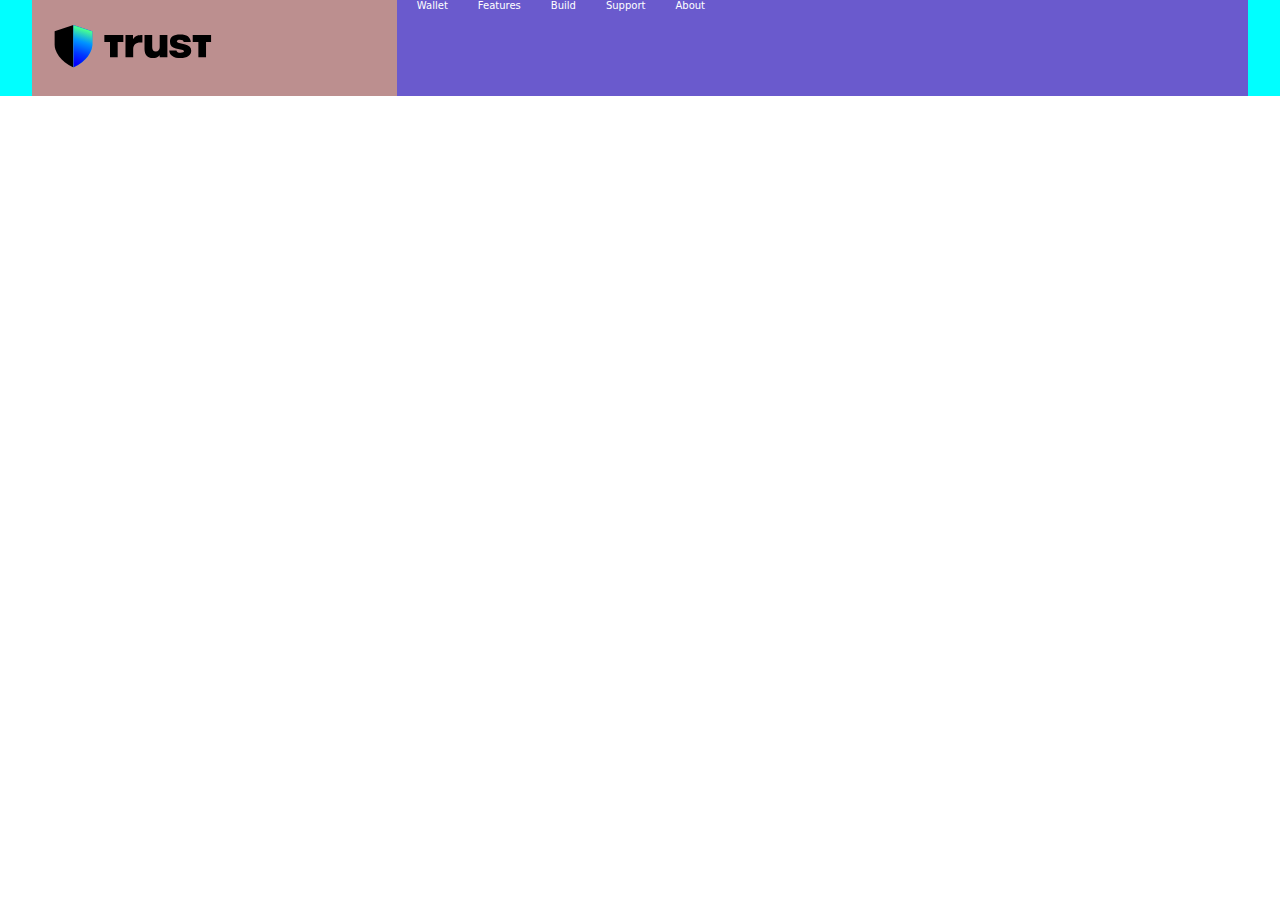
==== index.html @ 5f2d6ed6 "New" ====
<!DOCTYPE html>
<html lang="en">
<head>
    <meta charset="UTF-8">
    <meta name="viewport" content="width=device-width, initial-scale=1.0">
    <title>Trust Wallet</title>
    <link 
    rel="stylesheet" href="style.css">
</head>
<body>
    <header>
        <nav>
            <div class="svgcon">
            <svg 
        width="293" height="80" viewBox="0 0 293 80" fill="none" class="h-auto w-[160px]">
            <g clip-path="url(#clip0_1578_140118undefined)"><path d="M133.461 18.6951H147.398V26.5015C151.964 19.4857 157.219 18.6951 164.911 18.6951V32.4906H161.408C152.19 32.4906 147.778 36.8281 147.778 45.4202V60.0842H133.461V18.6951Z" style="fill:currentColor" class="default-transition text-trustBlue [transition-property:color] dark:text-trustGreen"></path><path d="M211.41 60.0842H197.097V56.1385C193.971 59.7655 189.711 61.3419 184.459 61.3419C174.485 61.3419 168.846 55.4281 168.846 44.5517V18.6951H183.16V41.3236C183.16 46.4443 185.673 49.4389 189.935 49.4389C194.197 49.4389 197.094 46.5198 197.094 41.5571V18.6951H211.408V60.0842H211.41Z" style="fill:currentColor" class="default-transition text-trustBlue [transition-property:color] dark:text-trustGreen"></path><path d="M214.908 47.3054H228.314C228.925 50.3 230.981 51.5601 235.926 51.5601C239.964 51.5601 242.324 50.6162 242.324 48.8817C242.324 47.5389 241.181 46.6705 237.911 45.9626L227.098 43.5177C219.863 41.866 216.207 37.6867 216.207 30.9823C216.207 22.1493 222.678 17.5784 235.243 17.5784C247.807 17.5784 253.974 22.0326 255.044 31.5759H241.721C241.495 29.0556 238.901 27.5133 234.639 27.5133C231.214 27.5133 229.01 28.6153 229.01 30.2744C229.01 31.6926 230.453 32.7946 233.352 33.5098L244.696 36.2709C252.157 38.0808 255.74 41.8684 255.74 48.0157C255.74 56.5324 248.352 61.5778 235.795 61.5778C223.237 61.5778 214.93 56.1383 214.93 47.3054H214.915H214.908Z" style="fill:currentColor" class="default-transition text-trustBlue [transition-property:color] dark:text-trustGreen"></path><path d="M293.858 31.5687V18.6951H258.526V31.576H269.069V60.0842H283.31V31.5687H293.858Z" style="fill:currentColor" class="default-transition text-trustBlue [transition-property:color] dark:text-trustGreen"></path><path d="M129.476 31.5687V18.6951H94.1469V31.576H104.69V60.0842H118.933V31.5687H129.476Z" style="fill:currentColor" class="default-transition text-trustBlue [transition-property:color] dark:text-trustGreen"></path><path d="M1.47009 11.4213L36.6098 0V79.0661C11.5096 68.523 1.47009 48.3173 1.47009 36.8985V11.4213Z" style="fill:currentColor" class="default-transition text-trustBlue [transition-property:color] dark:text-trustGreen"></path><path d="M71.7523 11.4213L36.6127 0V79.0661C61.7128 68.523 71.7523 48.3173 71.7523 36.8985V11.4213Z" fill="url(#paint0_linear_1578_140118undefined)" class="default-transition opacity-0 [transition-property:opacity] dark:opacity-100"></path><path d="M71.7523 11.4213L36.6127 0V79.0661C61.7128 68.523 71.7523 48.3173 71.7523 36.8985V11.4213Z" fill="url(#paint0_linear_1578_102342undefined)" class="default-transition opacity-100 [transition-property:opacity] dark:opacity-0"></path></g><defs><linearGradient id="paint0_linear_1578_140118undefined" x1="35.1288" y1="89.0035" x2="63.8924" y2="-15.0289" gradientUnits="userSpaceOnUse"><stop offset="0.26" stop-color="#48FF91"></stop><stop offset="0.66" stop-color="#0094FF"></stop><stop offset="0.8" stop-color="#0038FF"></stop><stop offset="0.89" stop-color="#0500FF"></stop></linearGradient><linearGradient id="paint0_linear_1578_102342undefined" x1="61.762" y1="-4.56968" x2="35.2193" y2="78.953" gradientUnits="userSpaceOnUse"><stop offset="0.02" stop-color="#0000FF"></stop><stop offset="0.08" stop-color="#0094FF"></stop><stop offset="0.16" stop-color="#48FF91"></stop><stop offset="0.42" stop-color="#0094FF"></stop><stop offset="0.68" stop-color="#0038FF"></stop><stop offset="0.9" stop-color="#0500FF"></stop></linearGradient><clipPath id="clip0_1578_140118undefined"><rect width="291.936" height="79.0661" fill="white" transform="translate(0.814331)"></rect></clipPath></defs>
            </svg>
            </div>

            <div class="nav-links">
                <ul class="list">
                <li>Wallet</li>
                <li>Features</li>
                <li>Build</li>
                <li>Support</li>
                <li>About</li>
            </ul>




            </div>
        </nav>
        
    </header>
    
</body>
</html>
---- style.css ----
*{
    border: 0;
    padding: 0;
    margin: 0;

    font-family: ui-sans-serif, system-ui, -apple-system, BlinkMacSystemFont, Segoe UI, Roboto, Helvetica Neue, Arial, Noto Sans, sans-serif, Apple Color Emoji, Segoe UI Emoji, Segoe UI Symbol, Noto Color Emoji;
}

header{
    background-color: aqua;
    width: 100%;
    height: 6em;
    display: flex;
    flex-wrap: wrap;
    justify-content: center;



    nav{
        height: 100%;
        width: 95%;
        display: flex;
        align-items: center;
        background-color: green;

        .svgcon{

            height: 100%;
            width: 30%;
            background-color: rosybrown;
            align-content: center;

            svg{
                height:43px;
                margin-left: -2.9em;
            }
        }
        
        .nav-links{
            width: 70%;
            display: flex;
            align-items: center;
            background: slateblue;
            height: 100%;
            list-style: none;
            display: inline;

            .list{
                display: flex;
                list-style: none;
                padding: 0;
                margin: 0;
                gap: 10px;
            li{
                list-style: none;
                margin-left: 2em;
                font-size: 10px;
                color: white;
            }
        }
        }
        

    }


}
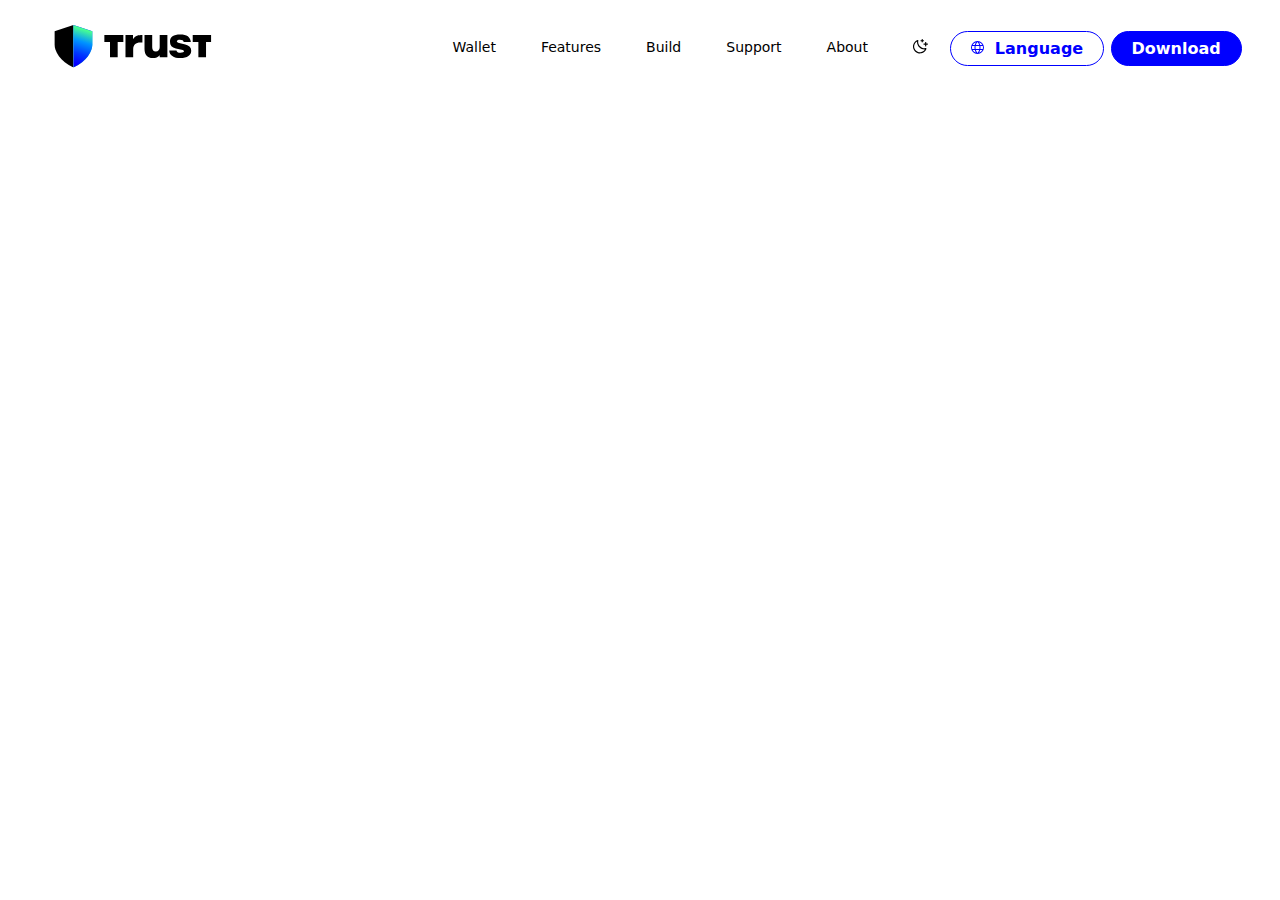
==== commit e2f5c5f7: "New Commit" ====
--- a/index.html
+++ b/index.html
@@ -12,20 +12,33 @@
         <nav>
             <div class="svgcon">
             <svg 
-        width="293" height="80" viewBox="0 0 293 80" fill="none" class="h-auto w-[160px]">
-            <g clip-path="url(#clip0_1578_140118undefined)"><path d="M133.461 18.6951H147.398V26.5015C151.964 19.4857 157.219 18.6951 164.911 18.6951V32.4906H161.408C152.19 32.4906 147.778 36.8281 147.778 45.4202V60.0842H133.461V18.6951Z" style="fill:currentColor" class="default-transition text-trustBlue [transition-property:color] dark:text-trustGreen"></path><path d="M211.41 60.0842H197.097V56.1385C193.971 59.7655 189.711 61.3419 184.459 61.3419C174.485 61.3419 168.846 55.4281 168.846 44.5517V18.6951H183.16V41.3236C183.16 46.4443 185.673 49.4389 189.935 49.4389C194.197 49.4389 197.094 46.5198 197.094 41.5571V18.6951H211.408V60.0842H211.41Z" style="fill:currentColor" class="default-transition text-trustBlue [transition-property:color] dark:text-trustGreen"></path><path d="M214.908 47.3054H228.314C228.925 50.3 230.981 51.5601 235.926 51.5601C239.964 51.5601 242.324 50.6162 242.324 48.8817C242.324 47.5389 241.181 46.6705 237.911 45.9626L227.098 43.5177C219.863 41.866 216.207 37.6867 216.207 30.9823C216.207 22.1493 222.678 17.5784 235.243 17.5784C247.807 17.5784 253.974 22.0326 255.044 31.5759H241.721C241.495 29.0556 238.901 27.5133 234.639 27.5133C231.214 27.5133 229.01 28.6153 229.01 30.2744C229.01 31.6926 230.453 32.7946 233.352 33.5098L244.696 36.2709C252.157 38.0808 255.74 41.8684 255.74 48.0157C255.74 56.5324 248.352 61.5778 235.795 61.5778C223.237 61.5778 214.93 56.1383 214.93 47.3054H214.915H214.908Z" style="fill:currentColor" class="default-transition text-trustBlue [transition-property:color] dark:text-trustGreen"></path><path d="M293.858 31.5687V18.6951H258.526V31.576H269.069V60.0842H283.31V31.5687H293.858Z" style="fill:currentColor" class="default-transition text-trustBlue [transition-property:color] dark:text-trustGreen"></path><path d="M129.476 31.5687V18.6951H94.1469V31.576H104.69V60.0842H118.933V31.5687H129.476Z" style="fill:currentColor" class="default-transition text-trustBlue [transition-property:color] dark:text-trustGreen"></path><path d="M1.47009 11.4213L36.6098 0V79.0661C11.5096 68.523 1.47009 48.3173 1.47009 36.8985V11.4213Z" style="fill:currentColor" class="default-transition text-trustBlue [transition-property:color] dark:text-trustGreen"></path><path d="M71.7523 11.4213L36.6127 0V79.0661C61.7128 68.523 71.7523 48.3173 71.7523 36.8985V11.4213Z" fill="url(#paint0_linear_1578_140118undefined)" class="default-transition opacity-0 [transition-property:opacity] dark:opacity-100"></path><path d="M71.7523 11.4213L36.6127 0V79.0661C61.7128 68.523 71.7523 48.3173 71.7523 36.8985V11.4213Z" fill="url(#paint0_linear_1578_102342undefined)" class="default-transition opacity-100 [transition-property:opacity] dark:opacity-0"></path></g><defs><linearGradient id="paint0_linear_1578_140118undefined" x1="35.1288" y1="89.0035" x2="63.8924" y2="-15.0289" gradientUnits="userSpaceOnUse"><stop offset="0.26" stop-color="#48FF91"></stop><stop offset="0.66" stop-color="#0094FF"></stop><stop offset="0.8" stop-color="#0038FF"></stop><stop offset="0.89" stop-color="#0500FF"></stop></linearGradient><linearGradient id="paint0_linear_1578_102342undefined" x1="61.762" y1="-4.56968" x2="35.2193" y2="78.953" gradientUnits="userSpaceOnUse"><stop offset="0.02" stop-color="#0000FF"></stop><stop offset="0.08" stop-color="#0094FF"></stop><stop offset="0.16" stop-color="#48FF91"></stop><stop offset="0.42" stop-color="#0094FF"></stop><stop offset="0.68" stop-color="#0038FF"></stop><stop offset="0.9" stop-color="#0500FF"></stop></linearGradient><clipPath id="clip0_1578_140118undefined"><rect width="291.936" height="79.0661" fill="white" transform="translate(0.814331)"></rect></clipPath></defs>
+            width="293" height="80" viewBox="0 0 293 80" fill="none" class="h-auto w-[160px]">
+                <g clip-path="url(#clip0_1578_140118undefined)"><path d="M133.461 18.6951H147.398V26.5015C151.964 19.4857 157.219 18.6951 164.911 18.6951V32.4906H161.408C152.19 32.4906 147.778 36.8281 147.778 45.4202V60.0842H133.461V18.6951Z" style="fill:currentColor" class="default-transition text-trustBlue [transition-property:color] dark:text-trustGreen"></path><path d="M211.41 60.0842H197.097V56.1385C193.971 59.7655 189.711 61.3419 184.459 61.3419C174.485 61.3419 168.846 55.4281 168.846 44.5517V18.6951H183.16V41.3236C183.16 46.4443 185.673 49.4389 189.935 49.4389C194.197 49.4389 197.094 46.5198 197.094 41.5571V18.6951H211.408V60.0842H211.41Z" style="fill:currentColor" class="default-transition text-trustBlue [transition-property:color] dark:text-trustGreen"></path><path d="M214.908 47.3054H228.314C228.925 50.3 230.981 51.5601 235.926 51.5601C239.964 51.5601 242.324 50.6162 242.324 48.8817C242.324 47.5389 241.181 46.6705 237.911 45.9626L227.098 43.5177C219.863 41.866 216.207 37.6867 216.207 30.9823C216.207 22.1493 222.678 17.5784 235.243 17.5784C247.807 17.5784 253.974 22.0326 255.044 31.5759H241.721C241.495 29.0556 238.901 27.5133 234.639 27.5133C231.214 27.5133 229.01 28.6153 229.01 30.2744C229.01 31.6926 230.453 32.7946 233.352 33.5098L244.696 36.2709C252.157 38.0808 255.74 41.8684 255.74 48.0157C255.74 56.5324 248.352 61.5778 235.795 61.5778C223.237 61.5778 214.93 56.1383 214.93 47.3054H214.915H214.908Z" style="fill:currentColor" class="default-transition text-trustBlue [transition-property:color] dark:text-trustGreen"></path><path d="M293.858 31.5687V18.6951H258.526V31.576H269.069V60.0842H283.31V31.5687H293.858Z" style="fill:currentColor" class="default-transition text-trustBlue [transition-property:color] dark:text-trustGreen"></path><path d="M129.476 31.5687V18.6951H94.1469V31.576H104.69V60.0842H118.933V31.5687H129.476Z" style="fill:currentColor" class="default-transition text-trustBlue [transition-property:color] dark:text-trustGreen"></path><path d="M1.47009 11.4213L36.6098 0V79.0661C11.5096 68.523 1.47009 48.3173 1.47009 36.8985V11.4213Z" style="fill:currentColor" class="default-transition text-trustBlue [transition-property:color] dark:text-trustGreen"></path><path d="M71.7523 11.4213L36.6127 0V79.0661C61.7128 68.523 71.7523 48.3173 71.7523 36.8985V11.4213Z" fill="url(#paint0_linear_1578_140118undefined)" class="default-transition opacity-0 [transition-property:opacity] dark:opacity-100"></path><path d="M71.7523 11.4213L36.6127 0V79.0661C61.7128 68.523 71.7523 48.3173 71.7523 36.8985V11.4213Z" fill="url(#paint0_linear_1578_102342undefined)" class="default-transition opacity-100 [transition-property:opacity] dark:opacity-0"></path></g><defs><linearGradient id="paint0_linear_1578_140118undefined" x1="35.1288" y1="89.0035" x2="63.8924" y2="-15.0289" gradientUnits="userSpaceOnUse"><stop offset="0.26" stop-color="#48FF91"></stop><stop offset="0.66" stop-color="#0094FF"></stop><stop offset="0.8" stop-color="#0038FF"></stop><stop offset="0.89" stop-color="#0500FF"></stop></linearGradient><linearGradient id="paint0_linear_1578_102342undefined" x1="61.762" y1="-4.56968" x2="35.2193" y2="78.953" gradientUnits="userSpaceOnUse"><stop offset="0.02" stop-color="#0000FF"></stop><stop offset="0.08" stop-color="#0094FF"></stop><stop offset="0.16" stop-color="#48FF91"></stop><stop offset="0.42" stop-color="#0094FF"></stop><stop offset="0.68" stop-color="#0038FF"></stop><stop offset="0.9" stop-color="#0500FF"></stop></linearGradient><clipPath id="clip0_1578_140118undefined"><rect width="291.936" height="79.0661" fill="white" transform="translate(0.814331)"></rect></clipPath></defs>
             </svg>
             </div>
 
             <div class="nav-links">
                 <ul class="list">
-                <li>Wallet</li>
-                <li>Features</li>
-                <li>Build</li>
-                <li>Support</li>
-                <li>About</li>
+                <li><button>Wallet</button></li>
+                <li><button>Features</button></li>
+                <li><button>Build</button></li>
+                <li><button>Support</button></li>
+                <li><button>About</button></li>
+                <li><button>
+                    <svg 
+                    width="1em" height="1em" viewBox="0 0 13 13" fill="none"><path d="M13 4.50148C13 4.63413 12.9473 4.76135 12.8535 4.85515C12.7597 4.94895 12.6325 5.00164 12.4998 5.00164H11.4995V6.00197C11.4995 6.13462 11.4468 6.26184 11.353 6.35564C11.2592 6.44944 11.132 6.50213 10.9993 6.50213C10.8667 6.50213 10.7395 6.44944 10.6457 6.35564C10.5519 6.26184 10.4992 6.13462 10.4992 6.00197V5.00164H9.49885C9.3662 5.00164 9.23898 4.94895 9.14518 4.85515C9.05138 4.76135 8.99869 4.63413 8.99869 4.50148C8.99869 4.36883 9.05138 4.24161 9.14518 4.14781C9.23898 4.05401 9.3662 4.00131 9.49885 4.00131H10.4992V3.00099C10.4992 2.86833 10.5519 2.74111 10.6457 2.64732C10.7395 2.55352 10.8667 2.50082 10.9993 2.50082C11.132 2.50082 11.2592 2.55352 11.353 2.64732C11.4468 2.74111 11.4995 2.86833 11.4995 3.00099V4.00131H12.4998C12.6325 4.00131 12.7597 4.05401 12.8535 4.14781C12.9473 4.24161 13 4.36883 13 4.50148ZM6.99803 2.00066H7.4982V2.50082C7.4982 2.63347 7.55089 2.76069 7.64469 2.85449C7.73849 2.94829 7.86571 3.00099 7.99836 3.00099C8.13101 3.00099 8.25823 2.94829 8.35203 2.85449C8.44583 2.76069 8.49852 2.63347 8.49852 2.50082V2.00066H8.99869C9.13134 2.00066 9.25856 1.94796 9.35236 1.85416C9.44616 1.76036 9.49885 1.63314 9.49885 1.50049C9.49885 1.36784 9.44616 1.24062 9.35236 1.14682C9.25856 1.05302 9.13134 1.00033 8.99869 1.00033H8.49852V0.500164C8.49852 0.367512 8.44583 0.240294 8.35203 0.146495C8.25823 0.0526957 8.13101 0 7.99836 0C7.86571 0 7.73849 0.0526957 7.64469 0.146495C7.55089 0.240294 7.4982 0.367512 7.4982 0.500164V1.00033H6.99803C6.86538 1.00033 6.73816 1.05302 6.64436 1.14682C6.55056 1.24062 6.49787 1.36784 6.49787 1.50049C6.49787 1.63314 6.55056 1.76036 6.64436 1.85416C6.73816 1.94796 6.86538 2.00066 6.99803 2.00066ZM11.5476 8.06515C11.6059 8.13293 11.6449 8.21507 11.6606 8.30303C11.6763 8.39099 11.6682 8.48156 11.6371 8.56531C11.29 9.51181 10.7101 10.3556 9.95093 11.0189C9.19174 11.6822 8.27771 12.1436 7.2932 12.3605C6.30868 12.5774 5.28539 12.5428 4.31777 12.2599C3.35015 11.977 2.46938 11.4549 1.75673 10.7419C1.04408 10.0288 0.522524 9.14774 0.240187 8.17996C-0.0421495 7.21218 -0.0761672 6.18888 0.141274 5.20448C0.358714 4.22009 0.820608 3.30632 1.48433 2.54752C2.14805 1.78871 2.99221 1.20931 3.9389 0.862783C4.02223 0.832266 4.11217 0.824467 4.19951 0.840187C4.28684 0.855906 4.36842 0.894577 4.43588 0.952233C4.50333 1.00989 4.55424 1.08445 4.58336 1.16827C4.61249 1.2521 4.61879 1.34216 4.60162 1.42922C4.42634 2.31637 4.47227 3.23303 4.73533 4.09821C4.99839 4.9634 5.47049 5.75048 6.10992 6.38991C6.74936 7.02935 7.53644 7.50145 8.40162 7.76451C9.26681 8.02757 10.1835 8.07349 11.0706 7.89822C11.1578 7.88118 11.2479 7.88766 11.3318 7.917C11.4156 7.94634 11.4901 7.99747 11.5476 8.06515ZM10.3354 8.99545C10.2235 9.00108 10.1109 9.00421 9.99902 9.00421C8.27489 9.00239 6.62191 8.31658 5.40288 7.09732C4.18385 5.87806 3.49837 4.22495 3.49688 2.50082C3.49688 2.38891 3.49688 2.27637 3.50563 2.16446C2.84016 2.54741 2.27177 3.07842 1.84452 3.71636C1.41728 4.3543 1.14263 5.08204 1.04187 5.84319C0.941107 6.60434 1.01693 7.37848 1.26347 8.10561C1.51001 8.83275 1.92064 9.49337 2.46356 10.0363C3.00647 10.5792 3.66709 10.9898 4.39422 11.2364C5.12136 11.4829 5.89549 11.5587 6.65665 11.458C7.4178 11.3572 8.14554 11.0826 8.78348 10.6553C9.42142 10.2281 9.95243 9.65968 10.3354 8.9942V8.99545Z" style="fill:currentcolor"></path>
+                </svg>
+                </button></li>
             </ul>
+            </div>
 
+            <div class="btns">
+
+                <button class="btn1">
+                    <svg 
+                    fill="none" width="13" height="13" viewBox="0 0 13 13"><path style="fill:currentcolor" d="M6.5 0A6.5 6.5 0 1 0 13 6.5 6.507 6.507 0 0 0 6.5 0ZM4.852 9h3.296c-.335 1.146-.898 2.18-1.648 2.993C5.75 11.18 5.187 10.146 4.852 9Zm-.227-1a9.108 9.108 0 0 1 0-3h3.75a9.108 9.108 0 0 1 0 3h-3.75ZM1 6.5c0-.507.07-1.012.208-1.5h2.404c-.15.994-.15 2.006 0 3H1.208A5.476 5.476 0 0 1 1 6.5ZM8.148 4H4.852c.335-1.146.898-2.18 1.648-2.993C7.25 1.82 7.813 2.854 8.148 4Zm1.24 1h2.404a5.51 5.51 0 0 1 0 3H9.388c.15-.994.15-2.006 0-3Zm2.01-1H9.184a8.9 8.9 0 0 0-1.266-2.813A5.523 5.523 0 0 1 11.398 4ZM5.082 1.187A8.9 8.9 0 0 0 3.816 4H1.602a5.523 5.523 0 0 1 3.48-2.813ZM1.602 9h2.214a8.9 8.9 0 0 0 1.266 2.813A5.523 5.523 0 0 1 1.602 9Zm6.316 2.813A8.9 8.9 0 0 0 9.184 9h2.214a5.521 5.521 0 0 1-3.48 2.813Z"></path>
+                </svg>    Language</button>
+                <button class="btn2">Download</button>
 
 
 
--- a/style.css
+++ b/style.css
@@ -7,7 +7,7 @@
 }
 
 header{
-    background-color: aqua;
+
     width: 100%;
     height: 6em;
     display: flex;
@@ -21,13 +21,13 @@
         width: 95%;
         display: flex;
         align-items: center;
-        background-color: green;
+
 
         .svgcon{
 
             height: 100%;
-            width: 30%;
-            background-color: rosybrown;
+            width: 25%;
+
             align-content: center;
 
             svg{
@@ -37,30 +37,90 @@
         }
         
         .nav-links{
-            width: 70%;
+            width: 50%;
             display: flex;
             align-items: center;
-            background: slateblue;
+
             height: 100%;
             list-style: none;
-            display: inline;
+            display: flex;
+            justify-content:right;
+
+            
 
             .list{
                 display: flex;
                 list-style: none;
                 padding: 0;
-                margin: 0;
-                gap: 10px;
+                margin-right: 1em;
+                gap: 25px;
+
+
+
             li{
                 list-style: none;
                 margin-left: 2em;
                 font-size: 10px;
-                color: white;
+
+
+                button{
+                    background: none;
+                    border: none;
+                    color: black;
+                    font-size: 14px;
+                    cursor: pointer;
+
+                    svg{
+                        height: 15px;
+                        width: 15px;
+                    }
+
+                    
+                }
             }
         }
         }
         
+        .btns{
+            width: 25%;
 
+            height: 100%;
+            display: flex;
+            justify-content: space-evenly;
+            align-items: center;
+
+            .btn1{
+                border: blue 1px solid;
+                border-radius:18px; 
+                background-color: white;
+                padding: 7px 20px 7px 20px;
+                color: blue;
+                font-size: 16px;
+                font-weight: 600;
+
+                svg{
+                    margin-right: 5px;
+                }
+            }
+
+            .btn2{
+                border: blue 1px solid;
+                border-radius:18px; 
+                background-color: blue;
+                padding: 7px 20px 7px 20px;
+                color: white;
+                font-size: 16px;
+                font-weight: 600;
+            }
+
+
+        }
+
+    /* button{
+        padding: 1em 2em 1em 2em;
+        border: none;
+        background-color: blue;
+    } */
     }
 
 
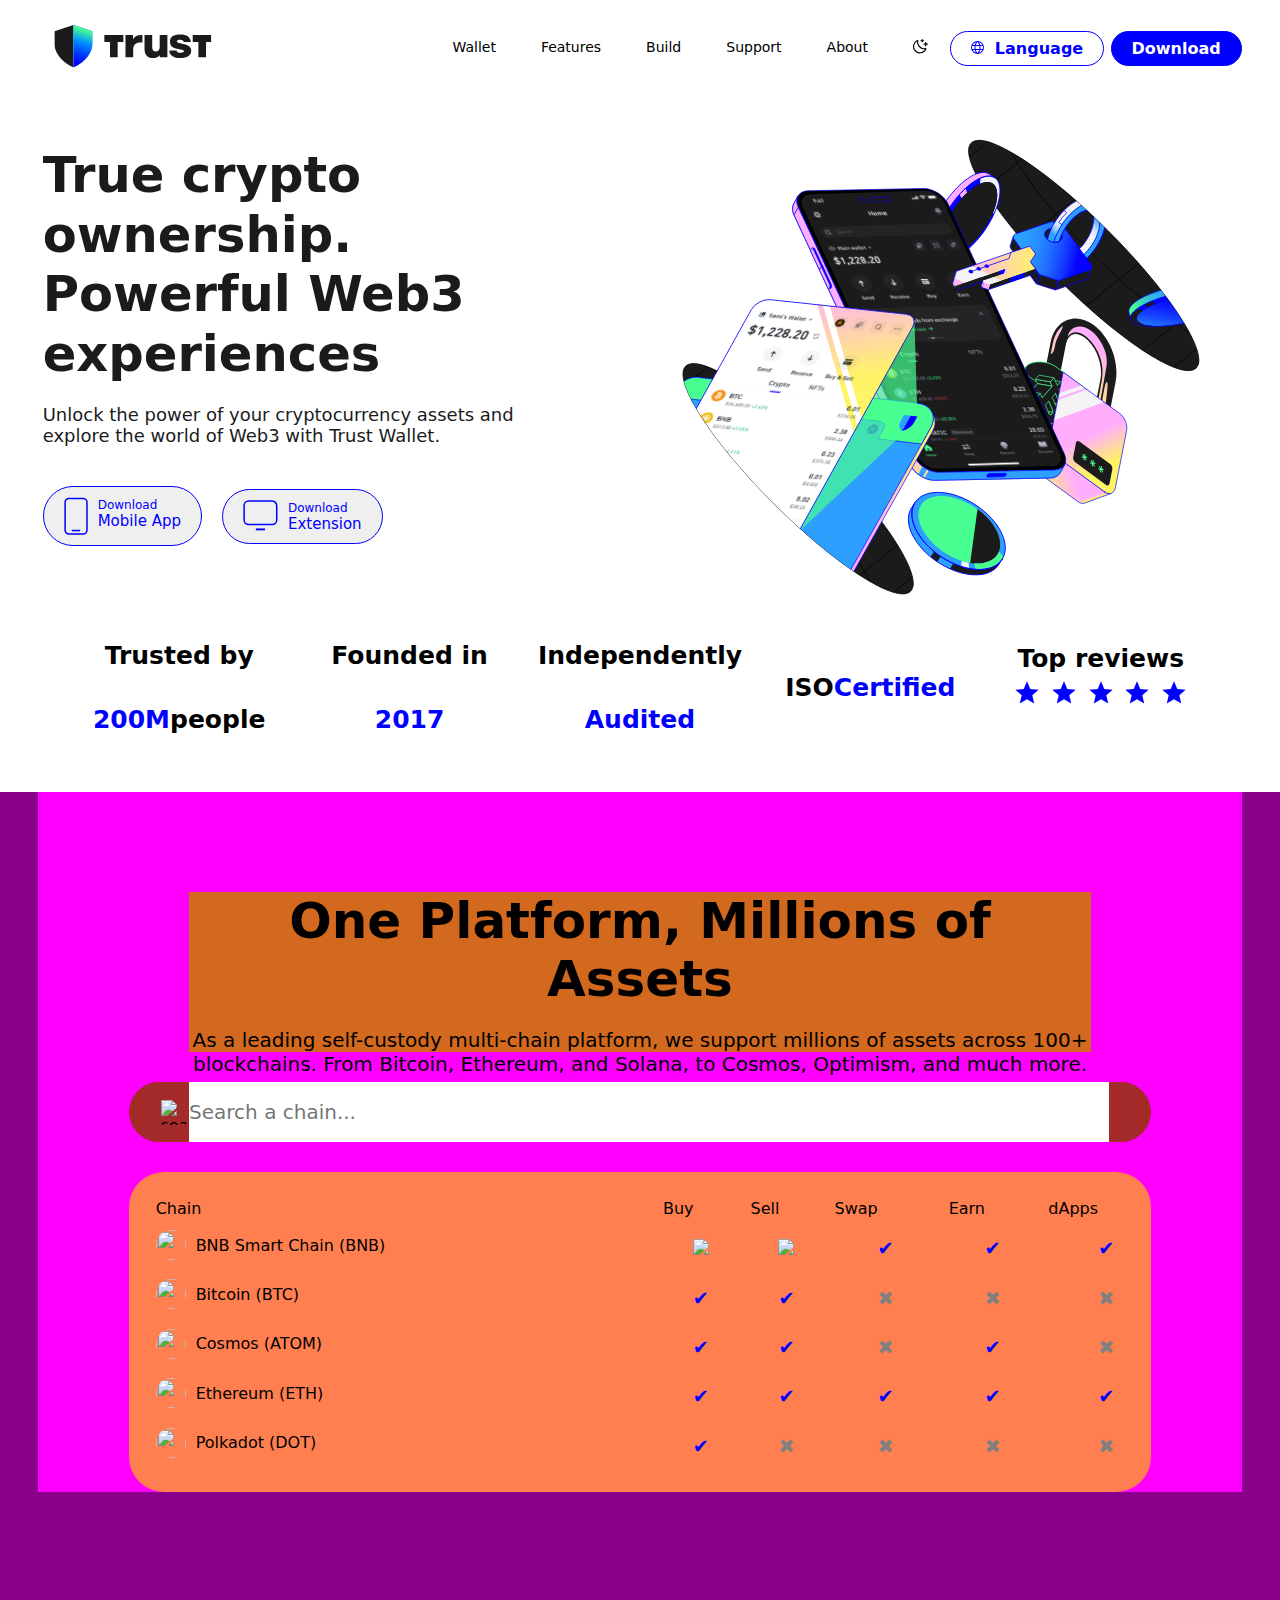
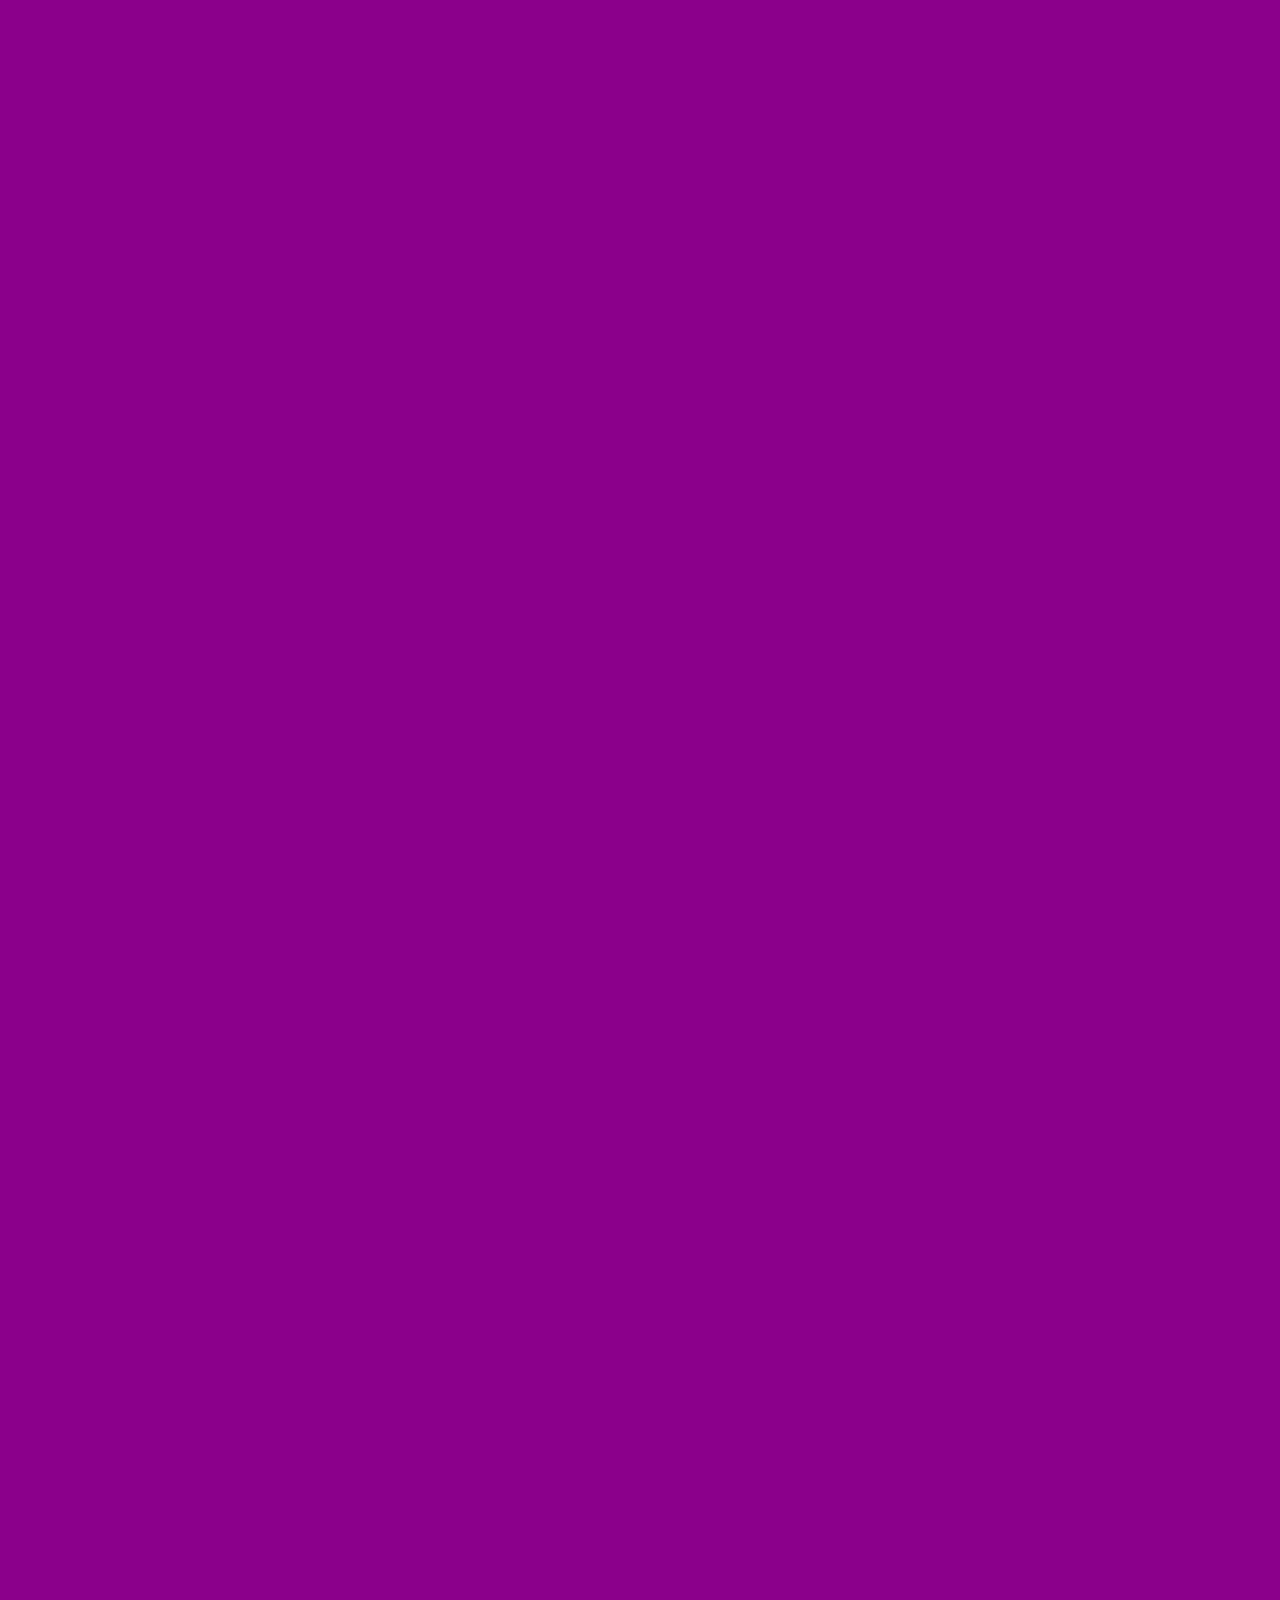
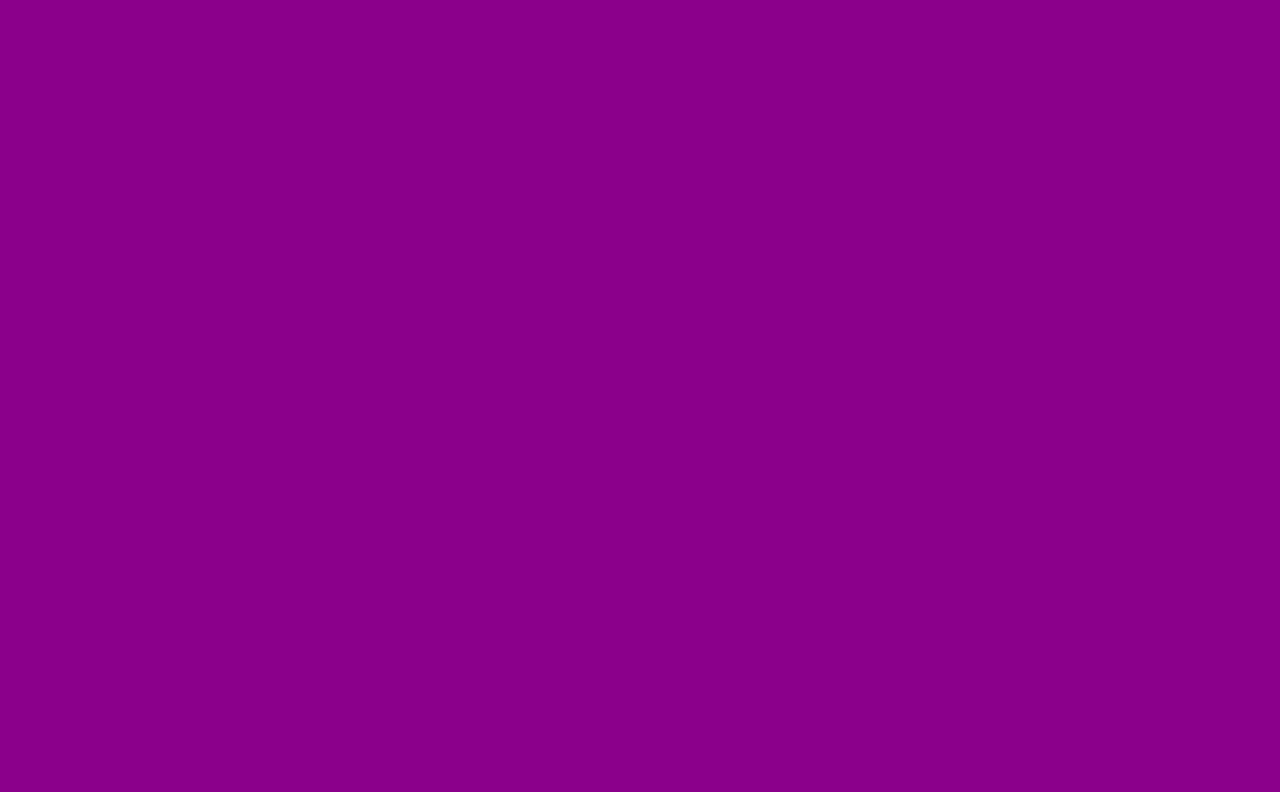
==== commit 6f7a8f2c: "This" ====
--- a/index.html
+++ b/index.html
@@ -46,6 +46,155 @@
         </nav>
         
     </header>
+
+    <main>
+        <div class="main-con">
+            <div class="main-text">
+
+                <h1>True crypto<br> ownership.<br>
+                Powerful Web3<br> experiences</h1>
+                <p>Unlock the power of your cryptocurrency assets and<br> explore the world of Web3 with Trust Wallet.</p>
+
+                <div class="oth-links">
+
+                    <button class="fist">
+                        <svg 
+                        width="24" height="38" viewBox="0 0 24 38" fill="none"><rect x="1.11502" y="1.42361" width="21.855" height="35.5365" rx="3.76845" style="stroke:currentcolor" stroke-width="1.50738"></rect><rect x="7.69141" y="32.7539" width="8.49887" height="1.59374" style="fill:currentcolor"></rect>
+                        </svg>
+                        <div class="lin">
+                        <span class="onee"> Download</span><br>
+                        <span class="tuwo">Mobile App</span>
+                        </div>
+                    </button>  
+                    <button class="scond">
+
+                        <svg 
+                        width="35" height="31" viewBox="0 0 35 31" fill="none"><rect x="33.717" y="1.06033" width="23.4917" height="32.603" rx="4.52214" transform="rotate(90 33.717 1.06033)" style="stroke:currentcolor" stroke-width="1.50738"></rect><rect x="12.8652" y="28.4316" width="9.0943" height="1.91538" style="fill:currentcolor"></rect>
+                        </svg>
+                        <div class="lin">
+                        <span class="onee">Download</span><br>
+                        <span class="tuwo">Extension</span>
+                        </div>
+                    </button>
+
+                </div>
+            </div>
+                
+            <div class="hero-img">
+                <svg 
+                width="714" height="673" fill="none" viewBox="0 0 714 673" class="-mt-5 h-auto w-full max-w-[535px] self-center tablet:-mt-5"><path fill="#2D9FFF" d="M428.807 557.313c-18.404-26.913-55.439-45.731-82.728-42.022-27.289 3.708-34.495 28.524-16.091 55.436 18.404 26.913 55.432 45.722 82.721 42.014 27.281-3.701 34.496-28.524 16.091-55.437l.007.009Z"></path><path fill="#48FF91" d="M351.214 519.766c23.899-3.254 56.375 13.239 72.494 36.828 16.121 23.573 9.809 45.334-14.097 48.579-23.905 3.245-56.374-13.24-72.487-36.82-16.127-23.581-9.815-45.342 14.097-48.579l-.007-.008Z"></path><path fill="#1B1B1C" d="M423.714 556.589c-5.272-7.708-12.292-14.645-20.177-20.395l-9.331 68.612c5.349.863 10.553 1.031 15.403.369 23.906-3.245 30.225-24.998 14.097-48.579l.008-.007Z"></path><path fill="#2D9FFF" d="m434.874 600.329-4.432 6.784c-4.255 6.509-11.747 10.996-22.168 12.414-27.289 3.709-64.317-15.101-82.721-42.013-11.385-16.642-12.97-32.481-6.077-43.023l4.433-6.784c-6.893 10.542-5.308 26.381 6.077 43.022 18.404 26.913 55.432 45.722 82.721 42.014 10.412-1.412 17.913-5.905 22.167-12.414Z"></path><path fill="#1B1B1C" d="m372.798 605.5-4.432 6.784c13.552 6.052 27.698 8.907 39.903 7.249 10.413-1.412 17.913-5.905 22.168-12.415l4.433-6.784c-4.255 6.509-11.747 10.996-22.168 12.415-12.197 1.65-26.336-1.196-39.904-7.249Zm-16.085-8.92a106.955 106.955 0 0 1-8.545-6.338l-4.432 6.785a112.47 112.47 0 0 0 8.545 6.338l4.432-6.785Z"></path><path fill="#48FF91" d="M430.902 590.648c-3.1 7.655-10.358 13.028-21.298 14.516-3.259.443-6.676.512-10.186.251l1.244 7.585c4.156.326 8.2.268 12.041-.254 12.22-1.656 20.391-7.554 24.065-15.97l-5.859-6.12-.007-.008Z"></path><path fill="#F4F4F7" d="M392.346 604.474a75.445 75.445 0 0 1-8.901-2.285l-.849 7.083a86.865 86.865 0 0 0 10.066 2.619l-.316-7.417Z"></path><path stroke="#0500FF" stroke-linecap="round" stroke-linejoin="round" stroke-width="1.176" d="m434.874 600.329-4.432 6.784c-4.255 6.509-11.747 10.996-22.168 12.414-27.289 3.709-64.317-15.101-82.721-42.013-11.385-16.642-12.97-32.481-6.077-43.023l4.433-6.784c-6.893 10.542-5.308 26.381 6.077 43.022 18.404 26.913 55.432 45.722 82.721 42.014 10.412-1.412 17.913-5.905 22.167-12.414Z"></path><path stroke="#0500FF" stroke-linecap="round" stroke-linejoin="round" stroke-width="1.176" d="M428.807 557.313c-18.404-26.913-55.439-45.731-82.728-42.022-27.289 3.708-34.495 28.524-16.091 55.436 18.404 26.913 55.432 45.722 82.721 42.014 27.281-3.701 34.496-28.524 16.091-55.437l.007.009Z"></path><path fill="#1B1B1C" style="stroke:currentcolor" class="default-transition text-trustBlue [transition-property:color] dark:text-trustGreen" d="M682.403 356.189c17.281-17.281-32.917-95.497-112.121-174.701S412.862 52.086 395.581 69.367c-17.281 17.28 32.917 95.497 112.121 174.701s157.42 129.402 174.701 112.121Z"></path><path style="stroke:currentcolor" class="default-transition text-trustBlue [transition-property:color] dark:text-trustGreen" stroke-miterlimit="10" stroke-width=".864" d="M673.42 310.431c-33.444-19.122-78.432-54.938-123.746-100.252-47.702-47.702-84.891-95.048-103.141-128.944M682.998 331.8l-29.111 23.51m9.74-61.511-49.393 39.879m-5.049-110.794-66.912 54.026M417.297 67.928 393.184 87.4m67.082 2.206-48.028 38.776m115.237 12.959-65.801 53.137"></path><path fill="#0500FF" d="M385.32 209.432c22.168-15.361 42.938-47.966 46.393-72.808 3.455-24.842-11.721-32.522-33.88-17.161-22.168 15.362-42.938 47.967-46.393 72.808-3.454 24.842 11.722 32.523 33.88 17.161Z"></path><path fill="#F4F4F7" d="M406.83 121.437c14.817-6.478 24.091 1.151 21.51 19.69-.812 5.861-2.745 12.226-5.49 18.652l2.539-1.758c3.167-7.373 5.378-14.673 6.314-21.408 2.94-21.13-7.609-29.839-24.462-22.507l-.411 7.331Z"></path><path fill="#FFAEFE" d="M383.491 139.854a102.167 102.167 0 0 1 6.725-6.91l-1.964-5.717c-2.633 2.437-5.203 5.09-7.691 7.887l2.93 4.73v.01Z"></path><path fill="#FFAEFE" stroke="#0500FF" stroke-linecap="round" stroke-linejoin="round" stroke-width="1.12" d="m357.529 215.201-6.961-4.668c-5.275-3.537-7.701-11.383-6.097-22.93 3.455-24.841 24.225-57.436 46.393-72.808 11.855-8.215 21.716-9.84 27.782-5.768l6.961 4.668c-6.076-4.071-15.927-2.447-27.782 5.769-22.168 15.361-42.938 47.966-46.393 72.808-1.604 11.546.812 19.392 6.097 22.929Z"></path><path fill="#1B1B1C" d="M351.443 192.274c.514-3.722 1.429-7.629 2.673-11.619l-6.961-4.668c-1.244 3.99-2.159 7.897-2.673 11.619-1.604 11.547.812 19.392 6.097 22.929l6.961 4.668c-5.275-3.537-7.701-11.382-6.097-22.929Zm1.136-30.078a110.496 110.496 0 0 0-3.876 9.192l6.961 4.668a110.639 110.639 0 0 1 3.876-9.192l-6.961-4.668Z"></path><path stroke="#0500FF" stroke-linecap="round" stroke-linejoin="round" stroke-width="1.12" d="M385.32 209.432c22.168-15.361 42.938-47.966 46.393-72.808 3.455-24.842-11.721-32.522-33.88-17.161-22.168 15.362-42.938 47.967-46.393 72.808-3.454 24.842 11.722 32.523 33.88 17.161Z"></path><path fill="#1B1B1C" d="M428.341 141.14c-3.023 21.757-21.233 50.352-40.656 63.801-19.423 13.459-32.718 6.724-29.695-15.043 3.023-21.757 21.233-50.352 40.656-63.801 19.423-13.459 32.717-6.724 29.695 15.043Zm124.071 269.648 7.927-40.529c3.538-18.091-5.737-42.355-20.257-52.987-5.57-4.078-10.934-5.427-15.1-3.793-4.324 1.69-7.609 6.784-9.013 13.973l-7.927 40.529-19.257-3.768 7.927-40.53c2.721-13.909 10.418-24.287 21.121-28.477 10.49-4.102 22.82-1.833 33.841 6.237 20.662 15.123 32.928 47.004 27.922 72.584l-7.927 40.53-19.257-3.769Z"></path><path fill="url(#a)" d="M502.276 328.205c2.039-11.695 10.363-20.566 9.95-25.993-6.332 5.363-10.846 13.496-12.79 23.462l-2.555 13.084c1.745-.587 4.078-2.904 5.403-10.553h-.008Z"></path><path fill="url(#b)" d="M562.572 397.934c1.984-11.267 3.745-24.288 5.967-23.78 2.158.492-.071 13.806-1.365 27.152l-4.602-3.372Z"></path><path fill="url(#c)" d="m562.318 370.165-6.943 38.641 2.857.238 8.132-45.353c1.833-10.212 5.88-23.534-7.331-43.275-15.917-23.78-37.61-20.177-40.498-3.824 3.626-6.166 12.489-8.371 21.653-1.667 15.235 11.148 25.954 33.976 22.13 55.24Z"></path><path fill="#1B1B1C" stroke="#48FF91" stroke-linecap="round" stroke-linejoin="round" stroke-width=".864" d="m520.384 386.898 2.436-18.059-19.289-14.115c-8.046-5.888-22.28-7.903-31.643-4.475-4.507 1.65-7.085 4.276-7.657 7.204L446.775 446.7l60.469 20.487 13.148-80.289h-.008Z"></path><path fill="url(#d)" d="m574.088 516.112-34.039 12.465c-2.412.881-5.34.365-8.26-1.769l34.039-12.465c2.92 2.134 5.848 2.65 8.26 1.769Z"></path><path fill="url(#e)" d="m565.827 514.342-34.039 12.465-54.058-39.57 34.04-12.465 54.057 39.57Z"></path><path fill="#F4F4F7" d="m511.774 474.773-34.039 12.465-6.403-16.678 34.039-12.473 6.403 16.686Z"></path><path fill="url(#f)" d="m505.365 458.085-34.039 12.465-19.288-14.115c-8.046-5.888-6.967-13.513 2.396-16.94 9.362-3.428 23.597-1.413 31.643 4.475l19.288 14.115Z"></path><path stroke="#0500FF" stroke-linecap="round" stroke-linejoin="round" stroke-width=".864" d="m565.823 514.341-54.058-39.57-6.403-16.686-19.289-14.115c-8.045-5.888-22.28-7.903-31.642-4.475-9.363 3.427-10.434 11.052-2.397 16.94l19.289 14.115 6.403 16.687 54.058 39.569c2.92 2.134 5.848 2.65 8.26 1.769l34.039-12.465c-2.412.881-5.34.365-8.26-1.769Z"></path><path fill="#1B1B1C" stroke="#48FF91" stroke-linecap="round" stroke-linejoin="round" stroke-width=".864" d="m542.528 383.262-34.039 12.465-38.998-28.548c-8.046-5.887-6.967-13.513 2.396-16.94 9.363-3.428 23.597-1.413 31.643 4.475l38.998 28.548Z"></path><mask id="g" width="22" height="5" x="485" y="410" maskUnits="userSpaceOnUse" style="mask-type:luminance"><path fill="#fff" d="m506.805 414.888-18.956-3.325c-.722-.127-1.436-.468-2.142-1.015l18.956 3.324c.706.556 1.42.889 2.142 1.016Z"></path></mask><g fill="#1B1B1C" stroke="#48FF91" stroke-linecap="round" stroke-linejoin="round" stroke-width=".864" mask="url(#g)"><path d="m506.808 414.887-18.956-3.324a4.19 4.19 0 0 1-1.063-.341l18.956 3.324c.357.167.706.278 1.063.341Z"></path><path d="m505.742 414.547-18.956-3.325a5.545 5.545 0 0 1-1.079-.674l18.956 3.324c.357.278.714.508 1.079.675Z"></path></g><path stroke="#48FF91" stroke-linecap="round" stroke-linejoin="round" stroke-width=".864" d="m506.809 414.889-18.956-3.324c-.722-.127-1.436-.468-2.142-1.016l18.955 3.325c.707.555 1.421.889 2.143 1.015Z"></path><path fill="#1B1B1C" stroke="#48FF91" stroke-linecap="round" stroke-linejoin="round" stroke-width=".864" d="m509.164 387.372-18.955-3.332 4.427-5.071 18.956 3.333-4.428 5.07Z"></path><mask id="h" width="23" height="11" x="485" y="395" maskUnits="userSpaceOnUse" style="mask-type:luminance"><path fill="#fff" d="m504.842 405.509-18.955-3.324c.579.103 1.206-.199 1.856-.952 1.373-1.579 1.564-3.722.643-5.808l18.956 3.324c.92 2.095.73 4.237-.643 5.808-.659.754-1.285 1.055-1.857.952Z"></path></mask><g fill="#1B1B1C" stroke="#48FF91" stroke-linecap="round" stroke-linejoin="round" stroke-width=".864" mask="url(#h)"><path d="M506.699 404.557a4.94 4.94 0 0 0 .365-.469c.198-.285.357-.587.484-.896.127-.318.222-.635.286-.976l-18.956-3.325a4.681 4.681 0 0 1-.286.976c-.127.31-.285.611-.484.897-.111.159-.23.317-.365.468-.658.754-1.285 1.055-1.856.952l18.955 3.325c.579.103 1.206-.199 1.857-.952Zm.707-5.673-18.956-3.325c-.016-.047-.04-.095-.055-.134l18.955 3.324c.024.048.04.095.056.135Z"></path></g><path stroke="#48FF91" stroke-linecap="round" stroke-linejoin="round" stroke-width=".864" d="m504.836 405.509-18.955-3.324c.579.103 1.206-.199 1.857-.952 1.372-1.579 1.563-3.722.642-5.808l18.956 3.324c.92 2.095.73 4.237-.643 5.808-.659.754-1.285 1.055-1.857.952Z"></path><path fill="#1B1B1C" stroke="#48FF91" stroke-linecap="round" stroke-linejoin="round" stroke-width=".864" d="m505.319 378.628-18.964-3.325 4.428-5.07 18.963 3.325-4.427 5.07Zm2.074 20.257-4.451-10.124-18.956-3.325 4.452 10.125c.468 1.134.618 2.277.428 3.332l18.956 3.325c.19-1.056.039-2.198-.429-3.333Z"></path><mask id="i" width="23" height="12" x="477" y="405" maskUnits="userSpaceOnUse" style="mask-type:luminance"><path fill="#fff" d="m496.461 416.079-18.955-3.325c.587.103 1.23-.206 1.912-.984 1.436-1.65 1.643-3.864.667-6.086l18.955 3.325c.976 2.214.77 4.435-.666 6.086-.675.777-1.318 1.087-1.913.984Z"></path></mask><g fill="#1B1B1C" stroke="#48FF91" stroke-linecap="round" stroke-linejoin="round" stroke-width=".864" mask="url(#i)"><path d="M498.374 415.095c.142-.158.269-.325.38-.5.207-.301.373-.611.508-.936.135-.325.23-.658.294-1.008l-18.956-3.324a4.912 4.912 0 0 1-.801 1.944c-.119.166-.246.333-.381.5-.674.777-1.317 1.087-1.912.984l18.955 3.324c.588.103 1.23-.206 1.913-.984Zm.729-5.935-18.956-3.325c-.023-.048-.039-.095-.063-.151l18.955 3.325c.024.047.04.095.064.151Z"></path></g><path stroke="#48FF91" stroke-linecap="round" stroke-linejoin="round" stroke-width=".864" d="m496.463 416.08-18.955-3.324c.587.103 1.23-.206 1.912-.984 1.436-1.65 1.642-3.864.667-6.086l18.955 3.325c.976 2.214.77 4.435-.666 6.086-.675.777-1.318 1.087-1.913.983Z"></path><mask id="j" width="26" height="11" x="471" y="417" maskUnits="userSpaceOnUse" style="mask-type:luminance"><path fill="#fff" d="m496.857 427.268-18.955-3.324c-2.135-.373-4.205-2.524-5.935-6.451l18.955 3.324c1.73 3.928 3.801 6.078 5.935 6.451Z"></path></mask><g mask="url(#j)"><path fill="#1B1B1C" stroke="#48FF91" stroke-linecap="round" stroke-linejoin="round" stroke-width=".864" d="m496.85 427.266-18.956-3.324a4.352 4.352 0 0 1-1.111-.357l18.956 3.324a4.18 4.18 0 0 0 1.111.357Z"></path></g><path stroke="#48FF91" stroke-linecap="round" stroke-linejoin="round" stroke-width=".864" d="m496.857 427.268-18.955-3.324c-2.135-.373-4.205-2.524-5.935-6.451l18.955 3.324c1.73 3.928 3.801 6.078 5.935 6.451Z"></path><path fill="#1B1B1C" d="m499.048 409.008-4.618-10.497-18.955-3.325 4.617 10.498.913.293-.849-.151c.5 1.199.651 2.389.452 3.492l18.956 3.324c.198-1.103.047-2.293-.453-3.491"></path><path stroke="#48FF91" stroke-linecap="round" stroke-linejoin="round" stroke-width=".864" d="m499.048 409.008-4.618-10.497-18.955-3.325 4.617 10.498.913.293-.849-.151c.5 1.199.651 2.389.452 3.492l18.956 3.324c.198-1.103.047-2.293-.453-3.491"></path><path fill="#48FF91" stroke="#48FF91" stroke-linecap="round" stroke-linejoin="round" stroke-width=".864" d="M493.61 425.245c-.952-1.063-1.865-2.539-2.69-4.42l-1.507-3.427-18.956-3.325 1.508 3.428c.825 1.88 1.737 3.356 2.689 4.419.691.77 1.413 1.333 2.143 1.674l18.955 3.325c-.73-.341-1.452-.905-2.142-1.674Z"></path><path fill="#1B1B1C" stroke="#48FF91" stroke-linecap="round" stroke-linejoin="round" stroke-width=".864" d="m498.898 379.541-18.956-3.325-2.475-5.618 18.963 3.325 2.468 5.618Z"></path><path fill="#1B1B1C" stroke="#48FF91" stroke-linecap="round" stroke-linejoin="round" stroke-width=".864" d="m496.43 373.923-18.963-3.325 4.546-5.197 18.956 3.325-4.539 5.197Zm-9.185 38.537-18.963-3.325-1.675-3.808 18.964 3.324 1.674 3.809Z"></path><path fill="#48FF91" stroke="#48FF91" stroke-linecap="round" stroke-linejoin="round" stroke-width=".864" d="m485.053 422.386-18.955-3.333-2.166-4.927 18.955 3.324 2.166 4.936Z"></path><path fill="#1B1B1C" stroke="#48FF91" stroke-linecap="round" stroke-linejoin="round" stroke-width=".864" d="m482.887 417.451-18.955-3.325 4.356-4.991 18.963 3.325-4.364 4.991Zm3.168-23.214-18.955-3.325 12.838-14.694 18.955 3.324-12.838 14.695Z"></path><path fill="#48FF91" stroke="#48FF91" stroke-linecap="round" stroke-linejoin="round" stroke-width=".864" d="m481.21 413.643-18.956-3.324-2.166-4.927 18.955 3.324 2.167 4.927Z"></path><path fill="#1B1B1C" stroke="#48FF91" stroke-linecap="round" stroke-linejoin="round" stroke-width=".864" d="m479.043 408.715-18.955-3.325 4.356-4.999 18.955 3.333-4.356 4.991Zm.008-14.9-18.955-3.324 4.53-5.197 18.964 3.332-4.539 5.189Z"></path><path fill="#48FF91" stroke="#48FF91" stroke-linecap="round" stroke-linejoin="round" stroke-width=".864" d="m481.519 399.431-2.468-5.617-18.955-3.325 2.467 5.618 1.881 4.284 18.955 3.333-1.88-4.293Z"></path><path fill="#1B1B1C" stroke="#48FF91" stroke-linecap="round" stroke-linejoin="round" stroke-width=".864" d="M504.659 413.865c.635 4.34-.301 8.188-2.808 11.053-3.698 4.229-7.856 2.896-10.934-4.103l-1.508-3.427-4.356 4.991-2.166-4.928 4.356-4.991-1.674-3.808-4.356 4.991-2.166-4.928 4.356-4.99-1.889-4.293-2.467-5.618 4.538-5.197 2.468 5.618 12.838-14.703-2.468-5.617 4.539-5.197 2.468 5.617 1.888 4.293 4.427-5.07 2.167 4.927-4.428 5.07 1.674 3.809 4.428-5.071 2.166 4.928-4.428 5.07 1.206 2.737c3.055 6.959 2.484 13.584-1.118 17.71-2.158 2.476-4.523 2.872-6.753 1.119v.008Zm-10.029.198c.976 2.214 2.277 2.714 3.753 1.032 1.436-1.651 1.643-3.864.667-6.086l-4.618-10.497-4.42 5.054 4.618 10.497Zm8.316-25.303-4.253 4.872 4.387 9.989c.921 2.095 2.198 2.555 3.611.937 1.372-1.579 1.563-3.722.642-5.808l-4.387-9.99Z"></path><path fill="#F4F4F7" d="M487.49 454.472c.976-4.939-5.893-10.457-15.342-12.325-9.449-1.867-17.9.623-18.876 5.562-.977 4.94 5.892 10.458 15.341 12.326 9.449 1.867 17.9-.623 18.877-5.563Z"></path><path stroke="#1B1B1C" stroke-linecap="round" stroke-linejoin="round" stroke-width=".864" d="M479.486 456.982c-2.587 1.103-6.379 1.396-10.418.603-6.887-1.365-11.902-5.388-11.188-8.99.714-3.602 6.871-5.419 13.767-4.054 5.982 1.182 10.545 4.364 11.179 7.545"></path><path fill="#1B1B1C" d="m483.322 458.973-12.457-9.117-3.047 1.119 12.394 9.077c.976-.27 2.19-.611 3.102-1.071l.008-.008Z"></path><path fill="url(#k)" d="M565.829 514.342c6.022 4.411 12.1 1.92 13.56-5.555l14.211-72.664c1.459-7.474-2.238-17.115-8.26-21.526l-72.577-53.122-15.861 81.059-9.22-6.784c-8.046-5.887-22.28-7.903-31.643-4.475-4.507 1.651-7.086 4.277-7.657 7.205l-1.611 8.22c.572-2.928 3.15-5.554 7.657-7.205 9.363-3.427 23.597-1.412 31.643 4.475l6.887 5.039 12.402 9.077 6.403 16.686 54.058 39.57h.008Z"></path><path fill="#1B1B1C" d="M528.252 476.565c-1.92-1.405-3.126-4.475-2.666-6.816l3.531-18.043c.46-2.341 2.404-3.103 4.332-1.698l39.284 28.754c1.92 1.405 3.126 4.476 2.666 6.816l-3.531 18.043c-.46 2.341-2.404 3.103-4.332 1.698l-39.284-28.754Z"></path><path fill="#F4F4F7" d="m543.141 383.708-37.395 13.623-5.055 25.843 64.349-23.439-21.899-16.027Zm-7.135-5.221-28.611 10.418-1.024 5.213 34.047-12.402-4.412-3.229Z"></path><path stroke="#0500FF" stroke-linecap="round" stroke-linejoin="round" stroke-width=".864" d="M565.829 514.342c6.022 4.411 12.1 1.92 13.56-5.555l14.211-72.664c1.459-7.474-2.238-17.115-8.26-21.526l-72.577-53.122-15.861 81.059-9.22-6.784c-8.046-5.887-22.28-7.903-31.643-4.475-4.507 1.651-7.086 4.277-7.657 7.205l-1.611 8.22c.572-2.928 3.15-5.554 7.657-7.205 9.363-3.427 23.597-1.412 31.643 4.475l6.887 5.039 12.402 9.077 6.403 16.686 54.058 39.57h.008Z"></path><path fill="#48FF91" d="m542.768 473.572-1.729-2.832 2.269.095-.341-1.587-2.27-.095.54-2.738-1.135-.833-.539 2.745-1.73-2.832-.801.746 1.737 2.84-2.269-.095.341 1.587 2.262.087-.532 2.746 1.135.825.539-2.738 1.73 2.833.793-.754Zm10.602 7.76-1.738-2.833 2.27.088-.342-1.587-2.269-.087.54-2.738-1.135-.833-.54 2.737-1.729-2.832-.802.754 1.738 2.832-2.269-.095.341 1.587 2.261.095-.531 2.738 1.134.833.54-2.746 1.73 2.841.801-.754Zm10.59 7.752-1.738-2.833 2.269.088-.341-1.579-2.261-.095.531-2.738-1.134-.833-.54 2.737-1.729-2.832-.802.754 1.738 2.832-2.269-.095.341 1.587 2.269.095-.54 2.737 1.135.834.54-2.738 1.729 2.833.802-.754Z"></path><path fill="#1B1B1C" style="stroke:currentcolor" class="default-transition text-trustBlue [transition-property:color] dark:text-trustGreen" d="M318.249 640.857c17.281-17.281-32.917-95.497-112.121-174.701S48.708 336.754 31.427 354.035c-17.281 17.281 32.917 95.497 112.121 174.701s157.42 129.402 174.701 112.121Z"></path><path style="stroke:currentcolor" class="default-transition text-trustBlue [transition-property:color] dark:text-trustGreen" stroke-miterlimit="10" stroke-width=".864" d="M40.406 399.798C73.85 418.92 118.84 454.736 164.153 500.05c47.702 47.703 84.891 95.048 103.14 128.944M30.82 378.423l29.12-23.502m-9.745 61.508 49.4-39.887m5.051 110.805 66.912-54.026M296.529 642.3l24.121-19.471m-67.089-2.206 48.027-38.784m-115.24-12.957 65.808-53.129"></path><path fill="#000" stroke="#0500FF" stroke-miterlimit="10" stroke-width=".773" d="M334.644 127.307c12.182-.244 26.395 8.811 31.688 20.199l147.741 317.833c5.293 11.381-.316 20.84-12.498 21.084l-147.013 2.946c-12.181.244-26.395-8.818-31.687-20.198L175.133 151.337c-5.292-11.381.317-20.84 12.498-21.084l147.013-2.946Z"></path><path fill="url(#l)" stroke="#0500FF" stroke-miterlimit="10" stroke-width=".773" d="m169.111 147.079 5.516-10.105c-2.065 3.786-2.061 8.846.504 14.362l-5.517 10.105c-2.564-5.516-2.568-10.583-.503-14.362Z"></path><path fill="url(#m)" stroke="#0500FF" stroke-miterlimit="10" stroke-width=".773" d="m322.883 469.169-5.516 10.105-147.749-317.833 5.523-10.105 147.742 317.833Z"></path><path fill="#1B1B1C" d="M337.064 132.518c9.109-.183 19.73 6.593 23.686 15.101l147.742 317.833c3.956 8.508-.23 15.581-9.34 15.763l-147.013 2.946c-9.109.183-19.73-6.593-23.686-15.101L180.711 151.227c-3.956-8.508.23-15.581 9.34-15.763l147.013-2.946Z"></path><path fill="url(#n)" stroke="#0500FF" stroke-miterlimit="10" stroke-width=".773" d="m501.577 486.424-147.013 2.946c-12.181.244-26.395-8.818-31.687-20.199l-5.516 10.105c5.292 11.381 19.506 20.443 31.687 20.199l147.013-2.946c6.274-.126 10.81-2.694 13.002-6.715l5.517-10.105c-2.193 4.021-6.729 6.589-13.003 6.715Z"></path><path fill="#2D9FFF" d="m333.643 495.49 5.516-10.105a40.726 40.726 0 0 1-5.675-3.589l-5.516 10.105a40.32 40.32 0 0 0 5.675 3.589Zm167.937-9.067-147.013 2.946c-4.236.085-8.716-.958-12.981-2.83l-5.516 10.105c4.265 1.872 8.745 2.915 12.981 2.83l147.013-2.946c6.274-.126 10.809-2.694 13.002-6.715l5.517-10.105c-2.193 4.021-6.729 6.589-13.003 6.715Z"></path><path stroke="#0500FF" stroke-miterlimit="10" stroke-width=".773" d="m501.579 486.422-147.013 2.946c-12.182.244-26.396-8.818-31.688-20.198L175.136 151.336c-2.564-5.516-2.568-10.583-.503-14.362l-5.516 10.105c-2.065 3.786-2.062 8.846.503 14.362l147.742 317.834c5.292 11.38 19.506 20.442 31.687 20.198l147.013-2.946c6.274-.126 10.81-2.694 13.002-6.714l5.517-10.106c-2.193 4.021-6.729 6.589-13.002 6.715Z"></path><path fill="#0500FF" stroke="#0500FF" stroke-miterlimit="10" stroke-width=".773" d="M436.465 494.895c1.36-.027 3.014-1.039 3.674-2.248.659-1.21.087-2.177-1.274-2.15l-19.835.398c-1.361.027-3.015 1.038-3.674 2.248-.66 1.21-.087 2.177 1.273 2.15l19.836-.398ZM193.612 208.477l10.585 22.768 2.364-4.326-10.585-22.769c-.311-.676-.745-1.012-1.178-1.004l-2.091.042.911 5.289h-.006Z"></path><path fill="#0500FF" stroke="#0500FF" stroke-miterlimit="10" stroke-width=".773" d="m204.199 231.245 2.364-4.327 10.586 22.768c.591 1.276.548 3.29-.106 4.478-.305.563-.695.838-1.081.846l-2.098.042-9.672-23.814.007.007Z"></path><path fill="#FFAEFE" stroke="#0500FF" stroke-miterlimit="10" stroke-width=".773" d="m202.083 231.288 2.364-4.327-10.585-22.768c-.591-1.276-1.612-1.347-2.259-.159-.647 1.189-.696 3.21-.106 4.479l10.586 22.768v.007Z"></path><path fill="#FFAEFE" stroke="#0500FF" stroke-miterlimit="10" stroke-width=".773" d="M212.66 254.057c.591 1.276 1.612 1.347 2.259.159.647-1.189.696-3.21.106-4.479l-10.586-22.768-2.364 4.327 10.585 22.768v-.007Z"></path><rect width="179.931" height="385.39" fill="url(#o)" rx="17.431" transform="matrix(.99953 -.0306 .41872 .90812 173.927 135.268)"></rect><path stroke="#0500FF" stroke-miterlimit="10" stroke-width=".773" d="M290.578 143.881c1.688-.068 2.483-1.336 1.782-2.849-.699-1.506-2.628-2.665-4.316-2.597l-22.353.899c-1.688.068-2.489 1.336-1.79 2.842.7 1.506 2.636 2.671 4.324 2.603l22.353-.898Zm-33.301 1.849c1.992-.08 2.94-1.588 2.109-3.366-.832-1.778-3.117-3.157-5.11-3.077-1.993.081-2.948 1.589-2.124 3.367.832 1.785 3.118 3.157 5.118 3.076"></path><mask id="p" width="394" height="394" x="292" y="65" maskUnits="userSpaceOnUse" style="mask-type:luminance"><path fill="#fff" d="M395.586 69.368c17.282-17.281 95.5 32.921 174.702 112.123s129.404 157.42 112.123 174.702L560.323 458.175 292.93 161.742l102.656-92.374Z"></path></mask><g mask="url(#p)"><path fill="url(#q)" d="M709.797 282.003c-14.988 11.148-48.662 20.479-75.155 20.828-26.51.357-35.833-8.403-20.836-19.551 14.996-11.148 48.654-20.479 75.155-20.836 26.502-.357 35.833 8.403 20.828 19.551l.008.008Z"></path><path fill="#1B1B1C" d="M695.016 290.096c5.863-2.499 10.942-5.237 14.782-8.093 15.004-11.148 5.665-19.908-20.828-19.551-9.514.127-19.948 1.412-30.104 3.523l36.158 24.129-.008-.008Z"></path><path fill="url(#r)" d="M630.376 303.582c30.247-.405 68.642-11.045 85.757-23.772 17.122-12.727 6.474-22.716-23.772-22.312-30.254.405-68.642 11.045-85.764 23.772-17.115 12.727-6.475 22.717 23.771 22.312h.008Zm-16.559-20.304c14.996-11.148 48.654-20.479 75.156-20.836 26.501-.358 35.832 8.402 20.828 19.55-14.988 11.148-48.662 20.479-75.156 20.828-26.509.357-35.832-8.402-20.836-19.55l.008.008Z"></path><path fill="url(#s)" d="m598.547 293.729-1.92-9.141c-.746-3.538 1.809-7.815 8.045-12.457 17.123-12.727 55.51-23.367 85.765-23.772 19.217-.254 30.524 3.682 31.817 9.855l1.92 9.141c-1.301-6.173-12.6-10.109-31.817-9.855-30.255.405-68.642 11.045-85.764 23.772-6.245 4.641-8.792 8.918-8.046 12.457Z"></path><path fill="#1B1B1C" d="m615.298 275.899 6.149 2.666c2.737-1.444 5.761-2.832 8.998-4.149l-4.872-3.254c-3.697 1.508-7.141 3.095-10.267 4.745l-.008-.008Zm19.347 26.931c-26.509.357-35.832-8.402-20.836-19.55.278-.207.571-.405.857-.611l-7.101-2.079c-.326.23-.659.46-.968.69-17.115 12.727-6.475 22.717 23.771 22.312 6.531-.087 13.449-.651 20.448-1.611l1.658-.539c-6.102.833-12.132 1.325-17.829 1.404v-.016Z"></path><path fill="#48FF91" d="M661.381 251.352a207.013 207.013 0 0 0-8.316 1.682l1.921 9.14c2.753-.611 5.53-1.174 8.315-1.682l-1.92-9.14Zm17.419 6.949c4.634-.46 9.188-.746 13.568-.801 19.217-.254 30.524 3.682 31.817 9.855l-1.92-9.141c-1.301-6.173-12.6-10.109-31.817-9.855-4.38.056-8.934.342-13.568.802l1.92 9.14Z"></path><path stroke="#0500FF" stroke-miterlimit="10" stroke-width=".864" d="m598.547 293.729-1.92-9.141c-.746-3.538 1.809-7.815 8.045-12.457 17.123-12.727 55.51-23.367 85.765-23.772 19.217-.254 30.524 3.682 31.817 9.855l1.92 9.141c-1.301-6.173-12.6-10.109-31.817-9.855-30.255.405-68.642 11.045-85.764 23.772-6.245 4.641-8.792 8.918-8.046 12.457Z"></path><path stroke="#0500FF" stroke-miterlimit="10" stroke-width=".864" d="M630.376 303.582c30.247-.405 68.642-11.045 85.757-23.772 17.122-12.727 6.474-22.716-23.772-22.312-30.254.405-68.642 11.045-85.764 23.772-17.115 12.727-6.475 22.717 23.771 22.312h.008Z"></path><path fill="#F4F4F7" stroke="#0500FF" stroke-linecap="round" stroke-linejoin="round" stroke-width=".988" d="m505.071 213.658 7.706 5.032c6.247 4.079 16.346 1.505 26.174-7.19l-5.286-7.316c-10.561 10.507-21.84 13.889-28.594 9.474Z"></path><path fill="#F4F4F7" stroke="#0500FF" stroke-linecap="round" stroke-linejoin="round" stroke-width=".988" d="M508.22 212.989c-2.049-4.868-1.977-11.351-.191-18.268a9.26 9.26 0 0 1-1.523.671c-1.786.607-3.753.752-5.711.508-2.548 9.328-2.747 18.104.009 24.65 6.137 14.578 24.632 12.729 41.948-3.808l-3.799-5.258c-12.864 11.378-26.191 12.275-30.733 1.496v.009Z"></path><path fill="#F4F4F7" stroke="#0500FF" stroke-linecap="round" stroke-linejoin="round" stroke-width=".988" d="M492.708 192.326c-2.185 8.785-2.222 16.998.389 23.2 1.397 3.309 3.418 5.766 5.93 7.407l7.706 5.031c-2.503-1.641-4.533-4.098-5.929-7.407-2.757-6.545-2.566-15.321-.01-24.65-2.964-.372-5.892-1.641-8.086-3.59v.009Z"></path><path fill="#1B1B1C" stroke="#0500FF" stroke-linecap="round" stroke-linejoin="round" stroke-width=".988" d="m511.485 190.856-4.007 12.13c.698-2.112.29-4.587-1.388-6.899-3.3-4.569-10.253-6.799-15.548-4.986-2.602.888-4.315 2.593-4.995 4.642l4.007-12.131c.68-2.048 2.393-3.753 4.995-4.641 5.295-1.814 12.249.417 15.549 4.986 1.677 2.321 2.085 4.796 1.387 6.899Zm-28.925 46.04-32.293-44.722c-1.025-1.424-1.279-2.938-.852-4.234l-4.008 12.13c-.426 1.296-.181 2.81.853 4.234l32.293 44.722 4.007-12.13Zm66.408-8.478c-.417 1.251-1.469 2.303-3.065 2.847l-39.156 13.39-4.007 12.131 39.156-13.391c1.596-.544 2.648-1.595 3.065-2.846l4.007-12.131Zm-42.228 16.237-4.007 12.131-24.179-7.761 4.007-12.13 24.179 7.76Z"></path><path fill="url(#t)" stroke="#0500FF" stroke-linecap="round" stroke-linejoin="round" stroke-width=".988" d="m548.116 224.183-36.246-50.189-13.898-4.46-45.493 15.557c-3.246 1.115-4.243 4.279-2.212 7.08l8.948 12.394 18.232 25.239 5.122 7.09 24.179 7.76 39.156-13.39c3.246-1.115 4.243-4.279 2.212-7.081Zm-41.631-28.684c-5.285 1.813-12.257-.426-15.548-4.987-1.695-2.357-2.094-4.868-1.351-6.99.698-2.003 2.403-3.671 4.968-4.551 5.295-1.813 12.248.417 15.548 4.987 1.696 2.348 2.095 4.859 1.351 6.989-.698 2.004-2.393 3.672-4.968 4.552Z"></path><path fill="#FFAEFE" d="m442.145 234.162-2.239 6.736-3.174-4.388 2.24-6.736 3.173 4.388Z"></path><path fill="#1B1B1C" d="m477.433 229.809-57.932 19.809-2.239 6.736 57.931-19.809 2.24-6.736Zm-38.462-.035-2.239 6.736-63.698 21.785 2.24-6.736 63.697-21.785Z"></path><path fill="#FFAEFE" d="m411.827 247.152-2.239 6.746-1.524-2.113 2.24-6.736 1.523 2.103Z"></path><path fill="#FFAEFE" d="m419.504 249.619-2.239 6.736-7.679-2.457 2.239-6.745 7.679 2.466Z"></path><path fill="#0500FF" d="m446.227 240.487-2.24 6.736 18.132-6.202 2.24-6.736-18.132 6.202Zm-13.908-8.438-2.239 6.736 6.654-2.275 2.24-6.736-6.655 2.275Z"></path><path fill="#FFAEFE" d="m375.273 251.558-2.239 6.736-3.155-4.36 2.239-6.736 3.155 4.36Z"></path><path fill="url(#u)" d="m477.444 229.808-57.932 19.81-7.679-2.466-1.523-2.104 31.84-10.888-3.173-4.388-63.698 21.786-3.155-4.361 4.506-14.379 93.625-32.021 7.37 10.209-6.645 9.845 6.464 8.957Z"></path><path fill="#F4F4F7" d="m424.739 240.115-14.433 4.932 1.523 2.104 7.679 2.466 14.469-4.941-9.238-4.561Zm-6.544-3.235-21.877-10.798-19.691 6.736-2.72 8.676 12.611 6.22 31.677-10.834Z"></path><path stroke="#0500FF" stroke-linecap="round" stroke-linejoin="round" stroke-width=".988" d="m395.008 233.389 48.476-16.582 2.71-7.787"></path><path fill="#0500FF" d="M396.546 235.512c-1.36.462-3.155-.109-3.998-1.287-.435-.608-.535-1.251-.345-1.795.182-.517.617-.943 1.279-1.17 1.36-.462 3.146.109 3.998 1.287.435.608.535 1.252.344 1.796-.181.516-.616.942-1.278 1.169Zm10.153-3.473c-1.359.463-3.155-.108-3.998-1.287-.435-.607-.535-1.251-.344-1.795.181-.517.616-.943 1.278-1.17 1.36-.462 3.146.109 3.998 1.288.435.607.535 1.251.345 1.795-.182.517-.617.943-1.279 1.169Zm10.16-3.474c-1.36.462-3.155-.109-3.998-1.288-.436-.607-.535-1.251-.345-1.795.181-.516.617-.942 1.278-1.169 1.36-.463 3.146.109 3.998 1.287.436.608.535 1.251.345 1.795-.181.517-.617.943-1.278 1.17Z"></path><path stroke="#0500FF" stroke-linecap="round" stroke-linejoin="round" stroke-width=".988" d="m477.438 229.808-6.464-8.957 6.645-9.846-7.37-10.208-93.625 32.021-4.506 14.379-2.239 6.736 3.155 4.361 37.089-12.684-2.058 6.174 1.523 2.113 7.679 2.457 57.932-19.81 2.239-6.736Z"></path><path fill="url(#v)" d="M557.897 162.319c-1.07-2.547-2.629-4.433-4.56-5.693l-7.706-5.032c1.931 1.26 3.49 3.155 4.56 5.693 4.887 11.614-2.266 32.375-15.983 46.364l-.535.535 5.285 7.316a60.17 60.17 0 0 0 2.965-2.819c13.717-13.998 20.87-34.75 15.983-46.364h-.009Z"></path><path fill="url(#w)" d="M521.552 160.342c13.916-14.188 28.912-18.83 37.842-13.001l-7.706-5.031c-8.93-5.83-23.926-1.197-37.842 13-10.489 10.698-18.014 24.442-21.142 37.008 2.194 1.949 5.113 3.218 8.087 3.59 3.327-12.176 10.68-25.276 20.77-35.566h-.009Z"></path><path stroke="#0500FF" stroke-linecap="round" stroke-linejoin="round" stroke-width=".988" d="m513.846 155.311 3.472 2.783a85.283 85.283 0 0 0-10.063 12.475l3.817 2.874"></path><path fill="#2D9FFF" stroke="#0500FF" stroke-linecap="round" stroke-linejoin="round" stroke-width=".988" d="M565.317 154.747c-6.355-15.086-25.947-12.574-43.762 5.594-10.09 10.29-17.434 23.39-20.77 35.566 1.958.245 3.935.1 5.712-.508.553-.19 1.051-.417 1.523-.671 2.466-9.574 8.214-19.972 16.174-28.095 13.716-13.998 28.802-15.92 33.689-4.316 4.886 11.614-2.267 32.375-15.984 46.364a56.739 56.739 0 0 1-2.964 2.81l3.799 5.259a89.094 89.094 0 0 0 1.813-1.786c17.814-18.169 27.107-45.131 20.761-60.226l.009.009Z"></path><path stroke="#0500FF" stroke-linecap="round" stroke-linejoin="round" stroke-width=".988" d="M565.314 154.748c-1.333-3.164-3.255-5.557-5.621-7.189-.372-.263-5.104-3.346-8.014-5.249-8.93-5.83-23.925-1.197-37.842 13-10.489 10.698-18.014 24.442-21.142 37.008 2.194 1.949 5.114 3.218 8.087 3.59 1.958.245 3.935.1 5.712-.508.553-.19 1.051-.417 1.523-.671 2.466-9.573 8.214-19.972 16.174-28.095 8.676-8.849 17.887-12.865 24.732-11.695a14.05 14.05 0 0 1 1.251 2.348c4.886 11.613-2.267 32.374-15.984 46.363l-.534.535 5.285 7.316 3.79 5.25a89.094 89.094 0 0 0 1.813-1.786c17.815-18.169 27.107-45.131 20.761-60.226l.009.009Z"></path></g><mask id="x" width="419" height="438" x="28" y="207" maskUnits="userSpaceOnUse" style="mask-type:luminance"><path fill="#fff" d="M318.255 640.859c-17.282 17.281-95.5-32.92-174.702-112.123C64.35 449.534 14.149 371.316 31.43 354.034l79.726-146.867 180.177 24.486 155.31 273.193-128.381 136.021-.007-.008Z"></path></mask><g mask="url(#x)"><path fill="url(#y)" stroke="#0500FF" stroke-miterlimit="10" stroke-width=".864" d="M329.619 405.975c17.635 2.082 24.935 16.446 16.229 31.925l-115.49 205.192c-4.115 7.312-14.357 12.447-22.836 11.446l-297.517-35.124c-8.478-1.001-12.026-7.764-7.911-15.076L25.956 384.266c4.115-7.312 14.357-12.447 22.835-11.446l280.828 33.155Z"></path><path fill="#2D9FFF" stroke="#0500FF" stroke-miterlimit="10" stroke-width=".864" d="M327.227 401.314c17.635 2.082 24.936 16.447 16.229 31.925l-115.49 205.193c-4.115 7.312-14.357 12.447-22.835 11.446l-297.517-35.125c-8.479-1.001-12.027-7.763-7.912-15.075L23.564 379.606c4.115-7.312 14.357-12.447 22.836-11.446l280.827 33.154Z"></path><path fill="#48FF91" stroke="#0500FF" stroke-miterlimit="10" stroke-width=".864" d="M343.46 433.24c8.707-15.479 1.406-29.843-16.229-31.925L46.404 368.161c-8.479-1.001-18.72 4.133-22.836 11.445l-7.663 13.613L279.8 424.374c4.862.574 6.871 4.534 4.474 8.797l-7.553 13.426 55.537 6.556 11.203-19.913Z"></path><path fill="#0500FF" d="M272.917 438.748c3.501-2.316 5.022-6.185 3.397-8.641-1.624-2.456-5.78-2.569-9.281-.253-3.501 2.316-5.023 6.185-3.398 8.641 1.625 2.456 5.78 2.569 9.282.253Z"></path><path stroke="#2D9FFF" stroke-miterlimit="10" stroke-width=".864" d="m268.532 430.81 2.419 6.988m3.628-6.274-9.739 5.553"></path><path fill="#48FF91" d="m173.389 567.119 144.698-135.901s2.467-1.746 4.207-4.84l4.596-8.207-3.698-120.15-111.353 105.13-38.45 163.968Z" opacity=".7"></path><path fill="#2D9FFF" d="M307.505 436.606s-6.366-4.818-2.208-12.229l4.596-8.206 8.503 1.004-10.891 19.431Z"></path><path fill="#0500FF" d="M307.502 436.606s10.638-2.811 14.789-10.222l4.596-8.206-8.502-1.004-10.891 19.431.008.001Z"></path><rect width="206.877" height="344.493" x=".254" y=".49" fill="#fff" stroke="#0500FF" rx="16.5" transform="matrix(.99433 .10634 -.4864 .87374 123.207 266.958)"></rect><rect width="196.076" height="326.794" fill="url(#z)" rx="18.907" transform="matrix(.99433 .10634 -.4864 .87374 124.46 275.929)"></rect><path fill="url(#A)" d="m255.728 420.076 64.302-114.251c5.449-9.679 1.256-17.215-9.776-18.517l-95.193-10.456 40.659 143.223.008.001Z" style="mix-blend-mode:multiply"></path><path fill="url(#B)" d="m206.406 275.976-7.233-.854 46.367 162.801 4.641-8.249-43.775-153.698Z" style="mix-blend-mode:multiply"></path></g><defs><linearGradient id="a" x1="520.435" x2="471.62" y1="298.72" y2="365.418" gradientUnits="userSpaceOnUse"><stop stop-color="#FFAEFE"></stop><stop offset="1" stop-color="#FFF465"></stop></linearGradient><linearGradient id="b" x1="593.59" x2="544.774" y1="352.259" y2="418.957" gradientUnits="userSpaceOnUse"><stop stop-color="#FFAEFE"></stop><stop offset="1" stop-color="#FFF465"></stop></linearGradient><linearGradient id="c" x1="561.952" x2="513.137" y1="329.107" y2="395.805" gradientUnits="userSpaceOnUse"><stop stop-color="#FFAEFE"></stop><stop offset="1" stop-color="#FFF465"></stop></linearGradient><linearGradient id="d" x1="552.213" x2="553.325" y1="519.149" y2="522.44" gradientUnits="userSpaceOnUse"><stop stop-color="#FFAEFE"></stop><stop offset="1" stop-color="#FFF465"></stop></linearGradient><linearGradient id="e" x1="527.038" x2="484.854" y1="498.53" y2="516.711" gradientUnits="userSpaceOnUse"><stop stop-color="#FFAEFE"></stop><stop offset="1" stop-color="#FFF465"></stop></linearGradient><linearGradient id="f" x1="501.566" x2="459.377" y1="439.437" y2="457.624" gradientUnits="userSpaceOnUse"><stop stop-color="#FFAEFE"></stop><stop offset="1" stop-color="#FFF465"></stop></linearGradient><linearGradient id="k" x1="526.907" x2="545.226" y1="451.394" y2="491.389" gradientUnits="userSpaceOnUse"><stop stop-color="#FFAEFE"></stop><stop offset="1" stop-color="#FFF465"></stop></linearGradient><linearGradient id="l" x1="394.272" x2="425.159" y1="357.378" y2="384.053" gradientUnits="userSpaceOnUse"><stop stop-color="#FFAEFE"></stop><stop offset="1" stop-color="#FFF465"></stop></linearGradient><linearGradient id="m" x1="348.146" x2="379.033" y1="410.787" y2="437.462" gradientUnits="userSpaceOnUse"><stop stop-color="#FFAEFE"></stop><stop offset="1" stop-color="#FFF465"></stop></linearGradient><linearGradient id="n" x1="304.596" x2="425.176" y1="376.625" y2="480.766" gradientUnits="userSpaceOnUse"><stop stop-color="#FFAEFE"></stop><stop offset="1" stop-color="#FFF465"></stop></linearGradient><linearGradient id="q" x1="666.245" x2="655.143" y1="259.328" y2="317.932" gradientUnits="userSpaceOnUse"><stop stop-color="#0500FF"></stop><stop offset=".14" stop-color="#0604FF"></stop><stop offset=".3" stop-color="#0912FF"></stop><stop offset=".47" stop-color="#0F29FF"></stop><stop offset=".65" stop-color="#174AFF"></stop><stop offset=".84" stop-color="#2273FF"></stop><stop offset="1" stop-color="#2D9FFF"></stop></linearGradient><linearGradient id="r" x1="649.082" x2="714.598" y1="273.331" y2="311.429" gradientUnits="userSpaceOnUse"><stop stop-color="#0500FF"></stop><stop offset=".14" stop-color="#0604FF"></stop><stop offset=".3" stop-color="#0912FF"></stop><stop offset=".47" stop-color="#0F29FF"></stop><stop offset=".65" stop-color="#174AFF"></stop><stop offset=".84" stop-color="#2273FF"></stop><stop offset="1" stop-color="#2D9FFF"></stop></linearGradient><linearGradient id="s" x1="601.38" x2="651.624" y1="277.416" y2="268.773" gradientUnits="userSpaceOnUse"><stop stop-color="#47FD92"></stop><stop offset=".22" stop-color="#3EDBB9"></stop><stop offset=".42" stop-color="#36C1D7"></stop><stop offset=".63" stop-color="#31AEED"></stop><stop offset=".82" stop-color="#2EA2FA"></stop><stop offset="1" stop-color="#2D9FFF"></stop></linearGradient><linearGradient id="t" x1="532.384" x2="455.669" y1="213.843" y2="196.554" gradientUnits="userSpaceOnUse"><stop stop-color="#0502FF"></stop><stop offset=".18" stop-color="#1131FF"></stop><stop offset=".36" stop-color="#1B59FF"></stop><stop offset=".53" stop-color="#2377FF"></stop><stop offset=".69" stop-color="#288DFF"></stop><stop offset=".85" stop-color="#2B9AFF"></stop><stop offset="1" stop-color="#2D9FFF"></stop></linearGradient><linearGradient id="u" x1="383.605" x2="472.634" y1="212.569" y2="243.503" gradientUnits="userSpaceOnUse"><stop stop-color="#FFAEFE"></stop><stop offset="1" stop-color="#FFF465"></stop></linearGradient><linearGradient id="v" x1="539.975" x2="555.546" y1="185.104" y2="165.454" gradientUnits="userSpaceOnUse"><stop stop-color="#F4F4F7"></stop><stop offset=".15" stop-color="#F0F2F7"></stop><stop offset=".29" stop-color="#E4EDF7"></stop><stop offset=".43" stop-color="#D0E4F8"></stop><stop offset=".57" stop-color="#B5D9F9"></stop><stop offset=".71" stop-color="#91C9FA"></stop><stop offset=".85" stop-color="#65B7FC"></stop><stop offset=".98" stop-color="#33A1FE"></stop><stop offset="1" stop-color="#2D9FFF"></stop></linearGradient><linearGradient id="w" x1="518.244" x2="503.667" y1="172.293" y2="189.082" gradientUnits="userSpaceOnUse"><stop stop-color="#F4F4F7"></stop><stop offset=".15" stop-color="#F0F2F7"></stop><stop offset=".29" stop-color="#E4EDF7"></stop><stop offset=".43" stop-color="#D0E4F8"></stop><stop offset=".57" stop-color="#B5D9F9"></stop><stop offset=".71" stop-color="#91C9FA"></stop><stop offset=".85" stop-color="#65B7FC"></stop><stop offset=".98" stop-color="#33A1FE"></stop><stop offset="1" stop-color="#2D9FFF"></stop></linearGradient><linearGradient id="y" x1="124.139" x2="190.809" y1="520.847" y2="367.184" gradientUnits="userSpaceOnUse"><stop stop-color="#FFAEFE"></stop><stop offset="1" stop-color="#FFF465"></stop></linearGradient><linearGradient id="A" x1="262.417" x2="280.205" y1="246.224" y2="365.58" gradientUnits="userSpaceOnUse"><stop stop-color="#FFAEFE"></stop><stop offset="1" stop-color="#FFF465"></stop></linearGradient><linearGradient id="B" x1="208.956" x2="229.087" y1="247.816" y2="382.853" gradientUnits="userSpaceOnUse"><stop stop-color="#FFAEFE"></stop><stop offset="1" stop-color="#FFF465"></stop></linearGradient><pattern id="o" width="1" height="1" patternContentUnits="objectBoundingBox"><use href="#C" transform="matrix(.00067 0 0 .00031 0 -.005)"></use></pattern><pattern id="z" width="1" height="1" patternContentUnits="objectBoundingBox"><use href="#D" transform="scale(.00093 .00056)"></use></pattern><image href="[data-uri]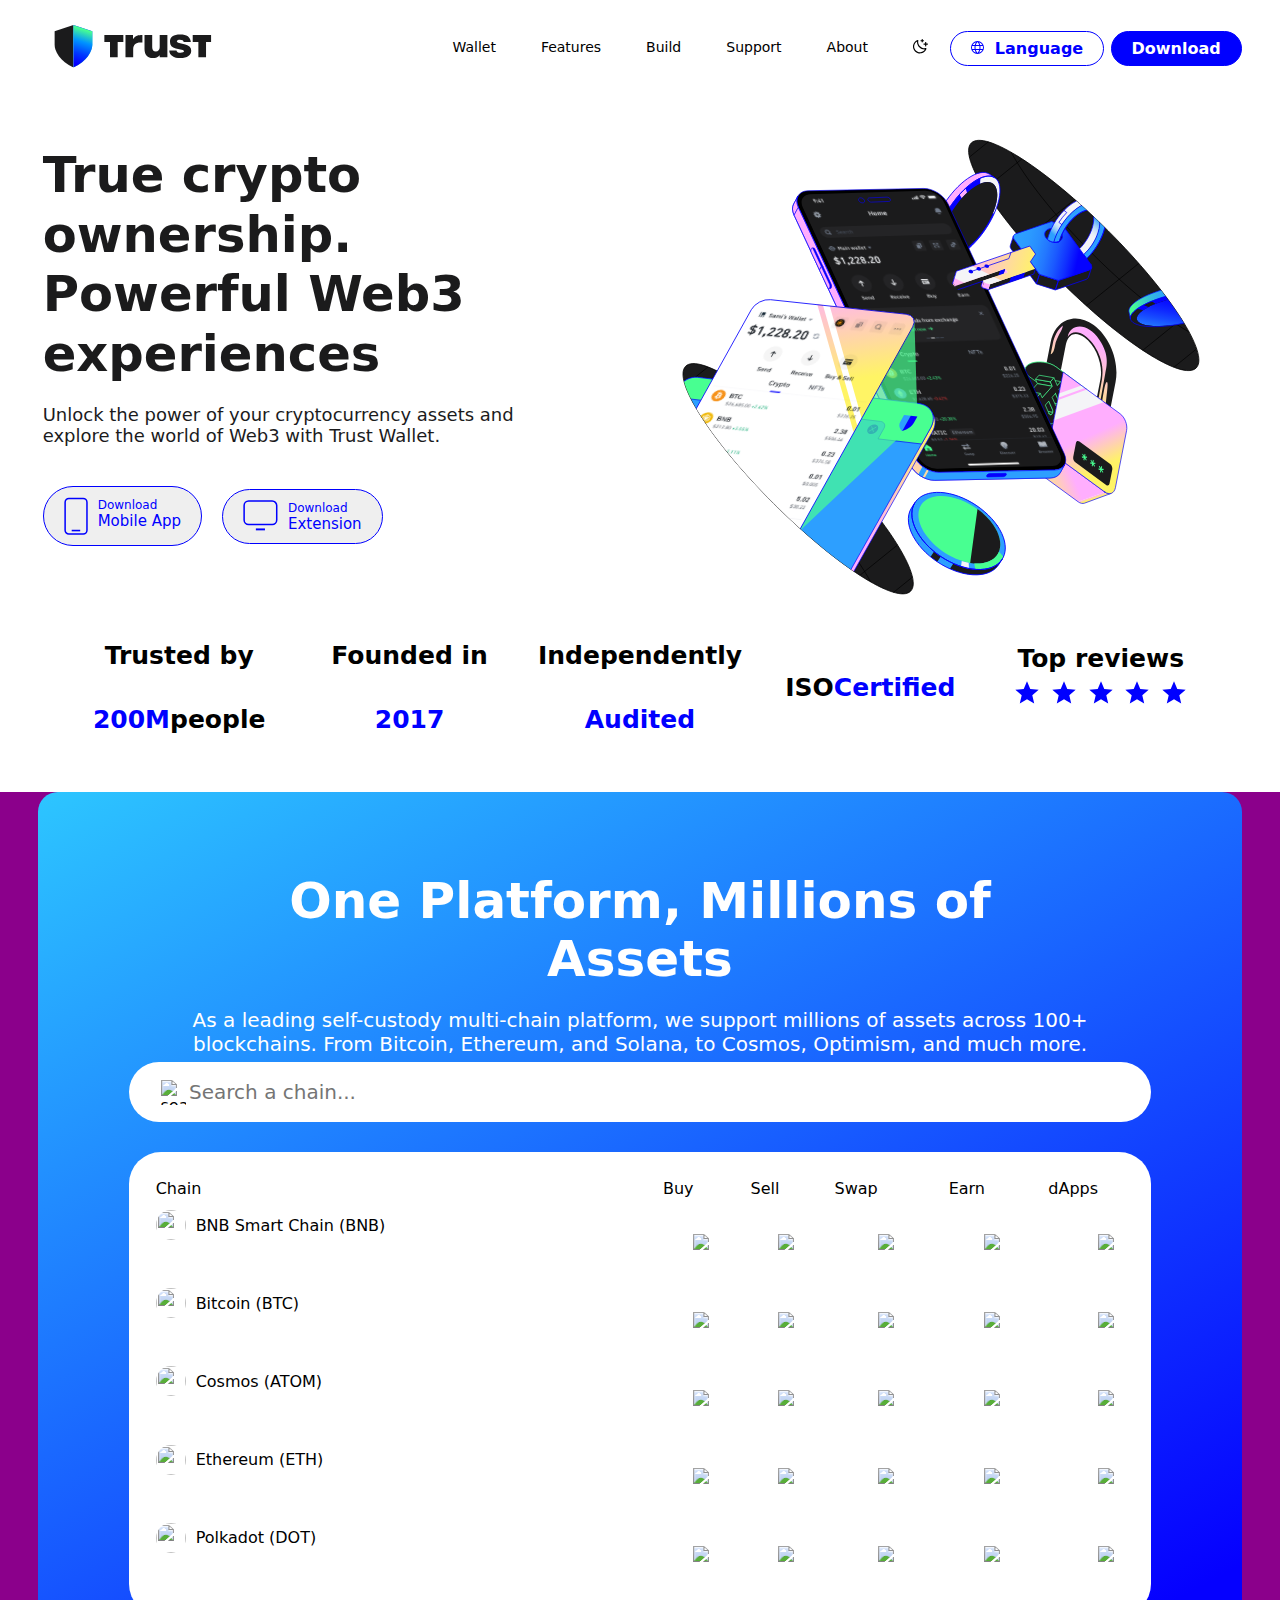
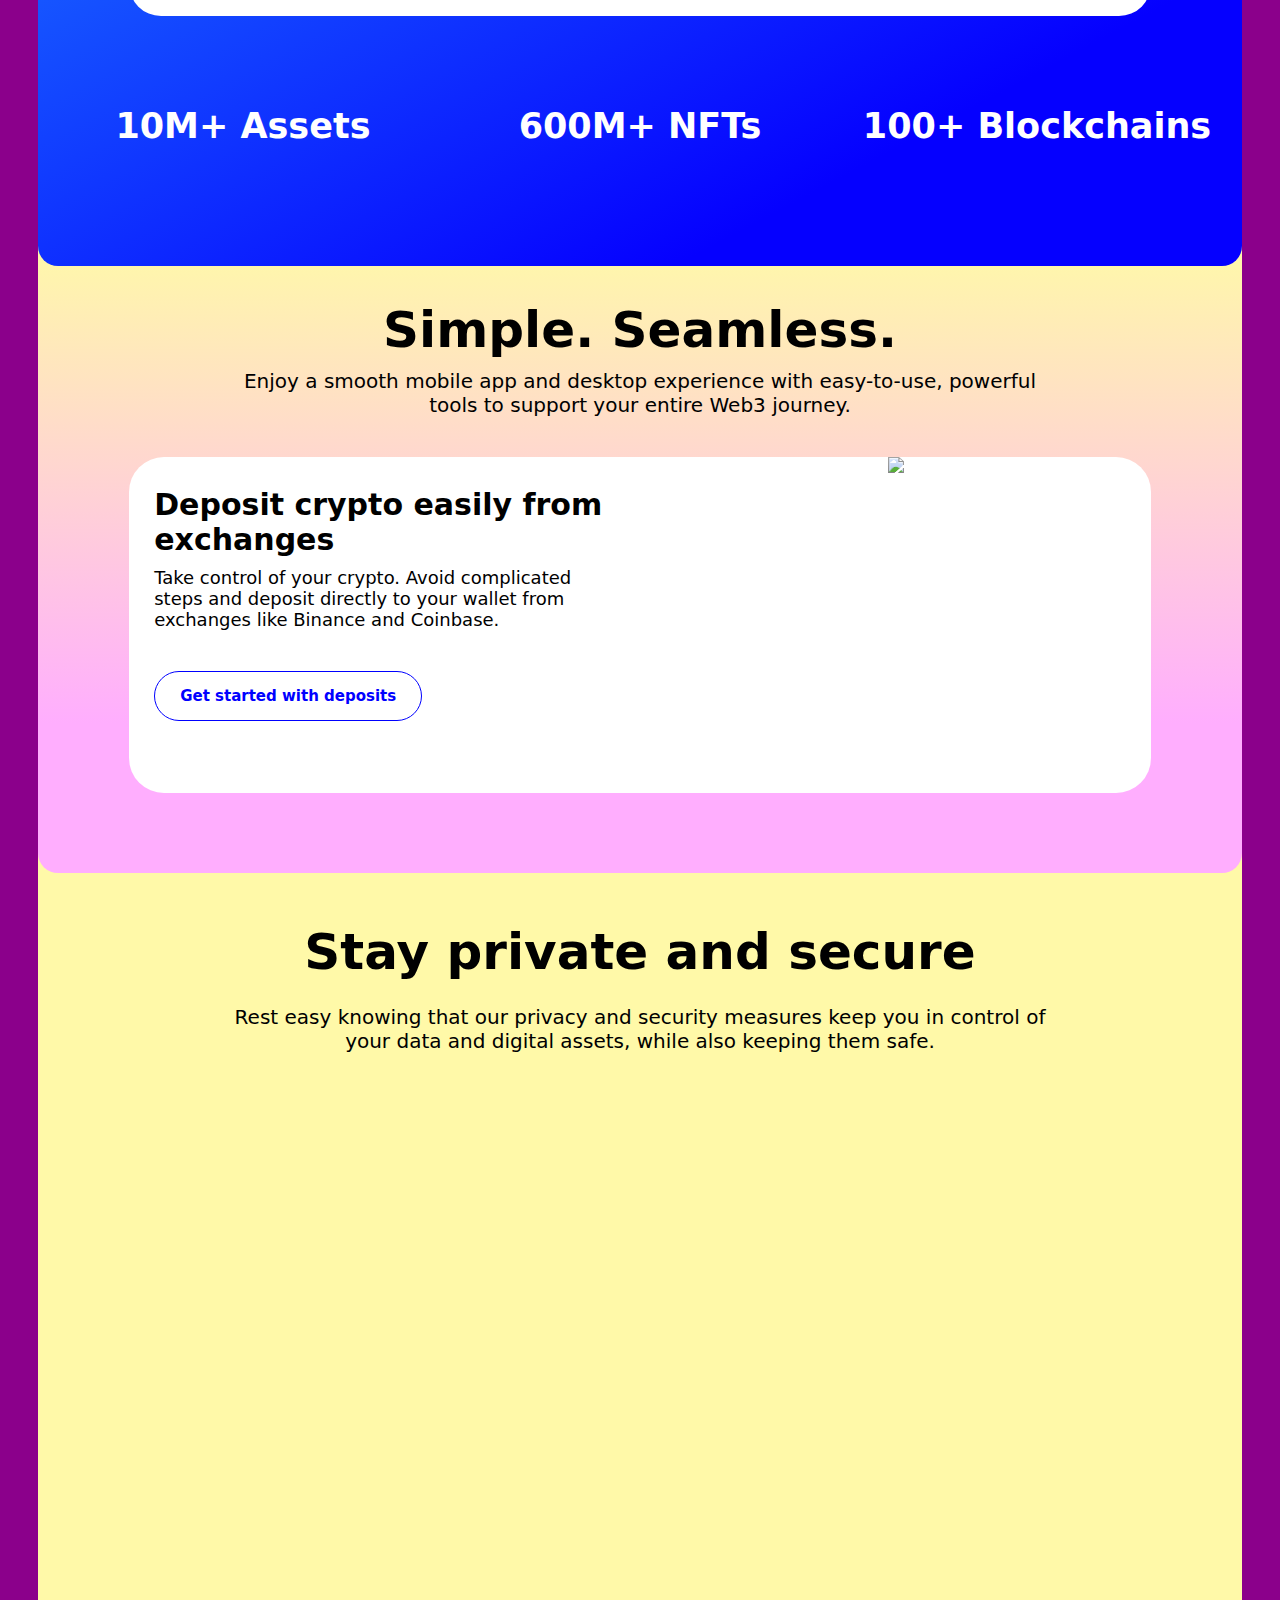
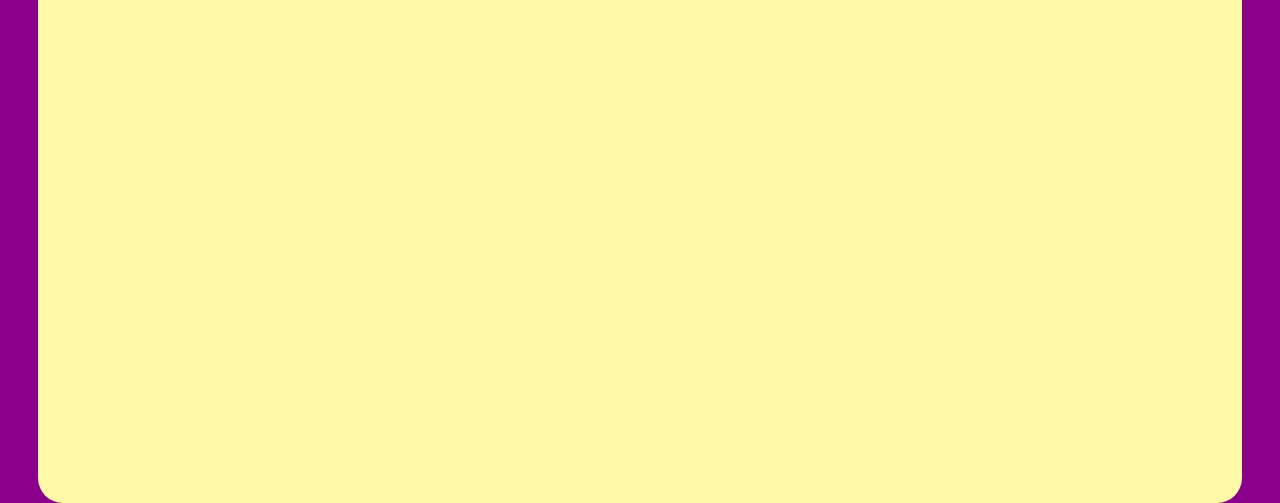
==== commit 4cf907cf: "Next" ====
--- a/index.html
+++ b/index.html
@@ -1,200 +1,1634 @@
 <!DOCTYPE html>
 <html lang="en">
-<head>
-    <meta charset="UTF-8">
-    <meta name="viewport" content="width=device-width, initial-scale=1.0">
+  <head>
+    <meta charset="UTF-8" />
+    <meta name="viewport" content="width=device-width, initial-scale=1.0" />
     <title>Trust Wallet</title>
-    <link 
-    rel="stylesheet" href="style.css">
-</head>
-<body>
+    <link rel="stylesheet" href="style.css" />
+  </head>
+  <body>
     <header>
-        <nav>
-            <div class="svgcon">
-            <svg 
-            width="293" height="80" viewBox="0 0 293 80" fill="none" class="h-auto w-[160px]">
-                <g clip-path="url(#clip0_1578_140118undefined)"><path d="M133.461 18.6951H147.398V26.5015C151.964 19.4857 157.219 18.6951 164.911 18.6951V32.4906H161.408C152.19 32.4906 147.778 36.8281 147.778 45.4202V60.0842H133.461V18.6951Z" style="fill:currentColor" class="default-transition text-trustBlue [transition-property:color] dark:text-trustGreen"></path><path d="M211.41 60.0842H197.097V56.1385C193.971 59.7655 189.711 61.3419 184.459 61.3419C174.485 61.3419 168.846 55.4281 168.846 44.5517V18.6951H183.16V41.3236C183.16 46.4443 185.673 49.4389 189.935 49.4389C194.197 49.4389 197.094 46.5198 197.094 41.5571V18.6951H211.408V60.0842H211.41Z" style="fill:currentColor" class="default-transition text-trustBlue [transition-property:color] dark:text-trustGreen"></path><path d="M214.908 47.3054H228.314C228.925 50.3 230.981 51.5601 235.926 51.5601C239.964 51.5601 242.324 50.6162 242.324 48.8817C242.324 47.5389 241.181 46.6705 237.911 45.9626L227.098 43.5177C219.863 41.866 216.207 37.6867 216.207 30.9823C216.207 22.1493 222.678 17.5784 235.243 17.5784C247.807 17.5784 253.974 22.0326 255.044 31.5759H241.721C241.495 29.0556 238.901 27.5133 234.639 27.5133C231.214 27.5133 229.01 28.6153 229.01 30.2744C229.01 31.6926 230.453 32.7946 233.352 33.5098L244.696 36.2709C252.157 38.0808 255.74 41.8684 255.74 48.0157C255.74 56.5324 248.352 61.5778 235.795 61.5778C223.237 61.5778 214.93 56.1383 214.93 47.3054H214.915H214.908Z" style="fill:currentColor" class="default-transition text-trustBlue [transition-property:color] dark:text-trustGreen"></path><path d="M293.858 31.5687V18.6951H258.526V31.576H269.069V60.0842H283.31V31.5687H293.858Z" style="fill:currentColor" class="default-transition text-trustBlue [transition-property:color] dark:text-trustGreen"></path><path d="M129.476 31.5687V18.6951H94.1469V31.576H104.69V60.0842H118.933V31.5687H129.476Z" style="fill:currentColor" class="default-transition text-trustBlue [transition-property:color] dark:text-trustGreen"></path><path d="M1.47009 11.4213L36.6098 0V79.0661C11.5096 68.523 1.47009 48.3173 1.47009 36.8985V11.4213Z" style="fill:currentColor" class="default-transition text-trustBlue [transition-property:color] dark:text-trustGreen"></path><path d="M71.7523 11.4213L36.6127 0V79.0661C61.7128 68.523 71.7523 48.3173 71.7523 36.8985V11.4213Z" fill="url(#paint0_linear_1578_140118undefined)" class="default-transition opacity-0 [transition-property:opacity] dark:opacity-100"></path><path d="M71.7523 11.4213L36.6127 0V79.0661C61.7128 68.523 71.7523 48.3173 71.7523 36.8985V11.4213Z" fill="url(#paint0_linear_1578_102342undefined)" class="default-transition opacity-100 [transition-property:opacity] dark:opacity-0"></path></g><defs><linearGradient id="paint0_linear_1578_140118undefined" x1="35.1288" y1="89.0035" x2="63.8924" y2="-15.0289" gradientUnits="userSpaceOnUse"><stop offset="0.26" stop-color="#48FF91"></stop><stop offset="0.66" stop-color="#0094FF"></stop><stop offset="0.8" stop-color="#0038FF"></stop><stop offset="0.89" stop-color="#0500FF"></stop></linearGradient><linearGradient id="paint0_linear_1578_102342undefined" x1="61.762" y1="-4.56968" x2="35.2193" y2="78.953" gradientUnits="userSpaceOnUse"><stop offset="0.02" stop-color="#0000FF"></stop><stop offset="0.08" stop-color="#0094FF"></stop><stop offset="0.16" stop-color="#48FF91"></stop><stop offset="0.42" stop-color="#0094FF"></stop><stop offset="0.68" stop-color="#0038FF"></stop><stop offset="0.9" stop-color="#0500FF"></stop></linearGradient><clipPath id="clip0_1578_140118undefined"><rect width="291.936" height="79.0661" fill="white" transform="translate(0.814331)"></rect></clipPath></defs>
+      <nav>
+        <div class="svgcon">
+          <svg
+            width="293"
+            height="80"
+            viewBox="0 0 293 80"
+            fill="none"
+            class="h-auto w-[160px]"
+          >
+            <g clip-path="url(#clip0_1578_140118undefined)">
+              <path
+                d="M133.461 18.6951H147.398V26.5015C151.964 19.4857 157.219 18.6951 164.911 18.6951V32.4906H161.408C152.19 32.4906 147.778 36.8281 147.778 45.4202V60.0842H133.461V18.6951Z"
+                style="fill: currentColor"
+                class="default-transition text-trustBlue [transition-property:color] dark:text-trustGreen"
+              ></path>
+              <path
+                d="M211.41 60.0842H197.097V56.1385C193.971 59.7655 189.711 61.3419 184.459 61.3419C174.485 61.3419 168.846 55.4281 168.846 44.5517V18.6951H183.16V41.3236C183.16 46.4443 185.673 49.4389 189.935 49.4389C194.197 49.4389 197.094 46.5198 197.094 41.5571V18.6951H211.408V60.0842H211.41Z"
+                style="fill: currentColor"
+                class="default-transition text-trustBlue [transition-property:color] dark:text-trustGreen"
+              ></path>
+              <path
+                d="M214.908 47.3054H228.314C228.925 50.3 230.981 51.5601 235.926 51.5601C239.964 51.5601 242.324 50.6162 242.324 48.8817C242.324 47.5389 241.181 46.6705 237.911 45.9626L227.098 43.5177C219.863 41.866 216.207 37.6867 216.207 30.9823C216.207 22.1493 222.678 17.5784 235.243 17.5784C247.807 17.5784 253.974 22.0326 255.044 31.5759H241.721C241.495 29.0556 238.901 27.5133 234.639 27.5133C231.214 27.5133 229.01 28.6153 229.01 30.2744C229.01 31.6926 230.453 32.7946 233.352 33.5098L244.696 36.2709C252.157 38.0808 255.74 41.8684 255.74 48.0157C255.74 56.5324 248.352 61.5778 235.795 61.5778C223.237 61.5778 214.93 56.1383 214.93 47.3054H214.915H214.908Z"
+                style="fill: currentColor"
+                class="default-transition text-trustBlue [transition-property:color] dark:text-trustGreen"
+              ></path>
+              <path
+                d="M293.858 31.5687V18.6951H258.526V31.576H269.069V60.0842H283.31V31.5687H293.858Z"
+                style="fill: currentColor"
+                class="default-transition text-trustBlue [transition-property:color] dark:text-trustGreen"
+              ></path>
+              <path
+                d="M129.476 31.5687V18.6951H94.1469V31.576H104.69V60.0842H118.933V31.5687H129.476Z"
+                style="fill: currentColor"
+                class="default-transition text-trustBlue [transition-property:color] dark:text-trustGreen"
+              ></path>
+              <path
+                d="M1.47009 11.4213L36.6098 0V79.0661C11.5096 68.523 1.47009 48.3173 1.47009 36.8985V11.4213Z"
+                style="fill: currentColor"
+                class="default-transition text-trustBlue [transition-property:color] dark:text-trustGreen"
+              ></path>
+              <path
+                d="M71.7523 11.4213L36.6127 0V79.0661C61.7128 68.523 71.7523 48.3173 71.7523 36.8985V11.4213Z"
+                fill="url(#paint0_linear_1578_140118undefined)"
+                class="default-transition opacity-0 [transition-property:opacity] dark:opacity-100"
+              ></path>
+              <path
+                d="M71.7523 11.4213L36.6127 0V79.0661C61.7128 68.523 71.7523 48.3173 71.7523 36.8985V11.4213Z"
+                fill="url(#paint0_linear_1578_102342undefined)"
+                class="default-transition opacity-100 [transition-property:opacity] dark:opacity-0"
+              ></path>
+            </g>
+            <defs>
+              <linearGradient
+                id="paint0_linear_1578_140118undefined"
+                x1="35.1288"
+                y1="89.0035"
+                x2="63.8924"
+                y2="-15.0289"
+                gradientUnits="userSpaceOnUse"
+              >
+                <stop offset="0.26" stop-color="#48FF91"></stop>
+                <stop offset="0.66" stop-color="#0094FF"></stop>
+                <stop offset="0.8" stop-color="#0038FF"></stop>
+                <stop offset="0.89" stop-color="#0500FF"></stop>
+              </linearGradient>
+              <linearGradient
+                id="paint0_linear_1578_102342undefined"
+                x1="61.762"
+                y1="-4.56968"
+                x2="35.2193"
+                y2="78.953"
+                gradientUnits="userSpaceOnUse"
+              >
+                <stop offset="0.02" stop-color="#0000FF"></stop>
+                <stop offset="0.08" stop-color="#0094FF"></stop>
+                <stop offset="0.16" stop-color="#48FF91"></stop>
+                <stop offset="0.42" stop-color="#0094FF"></stop>
+                <stop offset="0.68" stop-color="#0038FF"></stop>
+                <stop offset="0.9" stop-color="#0500FF"></stop>
+              </linearGradient>
+              <clipPath id="clip0_1578_140118undefined">
+                <rect
+                  width="291.936"
+                  height="79.0661"
+                  fill="white"
+                  transform="translate(0.814331)"
+                ></rect>
+              </clipPath>
+            </defs>
+          </svg>
+        </div>
+
+        <div class="nav-links">
+          <ul class="list">
+            <li><button>Wallet</button></li>
+            <li><button>Features</button></li>
+            <li><button>Build</button></li>
+            <li><button>Support</button></li>
+            <li><button>About</button></li>
+            <li>
+              <button>
+                <svg width="1em" height="1em" viewBox="0 0 13 13" fill="none">
+                  <path
+                    d="M13 4.50148C13 4.63413 12.9473 4.76135 12.8535 4.85515C12.7597 4.94895 12.6325 5.00164 12.4998 5.00164H11.4995V6.00197C11.4995 6.13462 11.4468 6.26184 11.353 6.35564C11.2592 6.44944 11.132 6.50213 10.9993 6.50213C10.8667 6.50213 10.7395 6.44944 10.6457 6.35564C10.5519 6.26184 10.4992 6.13462 10.4992 6.00197V5.00164H9.49885C9.3662 5.00164 9.23898 4.94895 9.14518 4.85515C9.05138 4.76135 8.99869 4.63413 8.99869 4.50148C8.99869 4.36883 9.05138 4.24161 9.14518 4.14781C9.23898 4.05401 9.3662 4.00131 9.49885 4.00131H10.4992V3.00099C10.4992 2.86833 10.5519 2.74111 10.6457 2.64732C10.7395 2.55352 10.8667 2.50082 10.9993 2.50082C11.132 2.50082 11.2592 2.55352 11.353 2.64732C11.4468 2.74111 11.4995 2.86833 11.4995 3.00099V4.00131H12.4998C12.6325 4.00131 12.7597 4.05401 12.8535 4.14781C12.9473 4.24161 13 4.36883 13 4.50148ZM6.99803 2.00066H7.4982V2.50082C7.4982 2.63347 7.55089 2.76069 7.64469 2.85449C7.73849 2.94829 7.86571 3.00099 7.99836 3.00099C8.13101 3.00099 8.25823 2.94829 8.35203 2.85449C8.44583 2.76069 8.49852 2.63347 8.49852 2.50082V2.00066H8.99869C9.13134 2.00066 9.25856 1.94796 9.35236 1.85416C9.44616 1.76036 9.49885 1.63314 9.49885 1.50049C9.49885 1.36784 9.44616 1.24062 9.35236 1.14682C9.25856 1.05302 9.13134 1.00033 8.99869 1.00033H8.49852V0.500164C8.49852 0.367512 8.44583 0.240294 8.35203 0.146495C8.25823 0.0526957 8.13101 0 7.99836 0C7.86571 0 7.73849 0.0526957 7.64469 0.146495C7.55089 0.240294 7.4982 0.367512 7.4982 0.500164V1.00033H6.99803C6.86538 1.00033 6.73816 1.05302 6.64436 1.14682C6.55056 1.24062 6.49787 1.36784 6.49787 1.50049C6.49787 1.63314 6.55056 1.76036 6.64436 1.85416C6.73816 1.94796 6.86538 2.00066 6.99803 2.00066ZM11.5476 8.06515C11.6059 8.13293 11.6449 8.21507 11.6606 8.30303C11.6763 8.39099 11.6682 8.48156 11.6371 8.56531C11.29 9.51181 10.7101 10.3556 9.95093 11.0189C9.19174 11.6822 8.27771 12.1436 7.2932 12.3605C6.30868 12.5774 5.28539 12.5428 4.31777 12.2599C3.35015 11.977 2.46938 11.4549 1.75673 10.7419C1.04408 10.0288 0.522524 9.14774 0.240187 8.17996C-0.0421495 7.21218 -0.0761672 6.18888 0.141274 5.20448C0.358714 4.22009 0.820608 3.30632 1.48433 2.54752C2.14805 1.78871 2.99221 1.20931 3.9389 0.862783C4.02223 0.832266 4.11217 0.824467 4.19951 0.840187C4.28684 0.855906 4.36842 0.894577 4.43588 0.952233C4.50333 1.00989 4.55424 1.08445 4.58336 1.16827C4.61249 1.2521 4.61879 1.34216 4.60162 1.42922C4.42634 2.31637 4.47227 3.23303 4.73533 4.09821C4.99839 4.9634 5.47049 5.75048 6.10992 6.38991C6.74936 7.02935 7.53644 7.50145 8.40162 7.76451C9.26681 8.02757 10.1835 8.07349 11.0706 7.89822C11.1578 7.88118 11.2479 7.88766 11.3318 7.917C11.4156 7.94634 11.4901 7.99747 11.5476 8.06515ZM10.3354 8.99545C10.2235 9.00108 10.1109 9.00421 9.99902 9.00421C8.27489 9.00239 6.62191 8.31658 5.40288 7.09732C4.18385 5.87806 3.49837 4.22495 3.49688 2.50082C3.49688 2.38891 3.49688 2.27637 3.50563 2.16446C2.84016 2.54741 2.27177 3.07842 1.84452 3.71636C1.41728 4.3543 1.14263 5.08204 1.04187 5.84319C0.941107 6.60434 1.01693 7.37848 1.26347 8.10561C1.51001 8.83275 1.92064 9.49337 2.46356 10.0363C3.00647 10.5792 3.66709 10.9898 4.39422 11.2364C5.12136 11.4829 5.89549 11.5587 6.65665 11.458C7.4178 11.3572 8.14554 11.0826 8.78348 10.6553C9.42142 10.2281 9.95243 9.65968 10.3354 8.9942V8.99545Z"
+                    style="fill: currentcolor"
+                  ></path>
+                </svg>
+              </button>
+            </li>
+          </ul>
+        </div>
+
+        <div class="btns">
+          <button class="btn1">
+            <svg fill="none" width="13" height="13" viewBox="0 0 13 13">
+              <path
+                style="fill: currentcolor"
+                d="M6.5 0A6.5 6.5 0 1 0 13 6.5 6.507 6.507 0 0 0 6.5 0ZM4.852 9h3.296c-.335 1.146-.898 2.18-1.648 2.993C5.75 11.18 5.187 10.146 4.852 9Zm-.227-1a9.108 9.108 0 0 1 0-3h3.75a9.108 9.108 0 0 1 0 3h-3.75ZM1 6.5c0-.507.07-1.012.208-1.5h2.404c-.15.994-.15 2.006 0 3H1.208A5.476 5.476 0 0 1 1 6.5ZM8.148 4H4.852c.335-1.146.898-2.18 1.648-2.993C7.25 1.82 7.813 2.854 8.148 4Zm1.24 1h2.404a5.51 5.51 0 0 1 0 3H9.388c.15-.994.15-2.006 0-3Zm2.01-1H9.184a8.9 8.9 0 0 0-1.266-2.813A5.523 5.523 0 0 1 11.398 4ZM5.082 1.187A8.9 8.9 0 0 0 3.816 4H1.602a5.523 5.523 0 0 1 3.48-2.813ZM1.602 9h2.214a8.9 8.9 0 0 0 1.266 2.813A5.523 5.523 0 0 1 1.602 9Zm6.316 2.813A8.9 8.9 0 0 0 9.184 9h2.214a5.521 5.521 0 0 1-3.48 2.813Z"
+              ></path>
             </svg>
+            Language
+          </button>
+          <button class="btn2">Download</button>
+        </div>
+      </nav>
+    </header>
+
+    <main>
+      <div class="main-con">
+        <div class="main-text">
+          <h1>
+            True crypto<br />
+            ownership.<br />
+            Powerful Web3<br />
+            experiences
+          </h1>
+          <p>
+            Unlock the power of your cryptocurrency assets and<br />
+            explore the world of Web3 with Trust Wallet.
+          </p>
+
+          <div class="oth-links">
+            <button class="fist">
+              <svg width="24" height="38" viewBox="0 0 24 38" fill="none">
+                <rect
+                  x="1.11502"
+                  y="1.42361"
+                  width="21.855"
+                  height="35.5365"
+                  rx="3.76845"
+                  style="stroke: currentcolor"
+                  stroke-width="1.50738"
+                ></rect>
+                <rect
+                  x="7.69141"
+                  y="32.7539"
+                  width="8.49887"
+                  height="1.59374"
+                  style="fill: currentcolor"
+                ></rect>
+              </svg>
+              <div class="lin">
+                <span class="onee"> Download</span><br />
+                <span class="tuwo">Mobile App</span>
+              </div>
+            </button>
+            <button class="scond">
+              <svg width="35" height="31" viewBox="0 0 35 31" fill="none">
+                <rect
+                  x="33.717"
+                  y="1.06033"
+                  width="23.4917"
+                  height="32.603"
+                  rx="4.52214"
+                  transform="rotate(90 33.717 1.06033)"
+                  style="stroke: currentcolor"
+                  stroke-width="1.50738"
+                ></rect>
+                <rect
+                  x="12.8652"
+                  y="28.4316"
+                  width="9.0943"
+                  height="1.91538"
+                  style="fill: currentcolor"
+                ></rect>
+              </svg>
+              <div class="lin">
+                <span class="onee">Download</span><br />
+                <span class="tuwo">Extension</span>
+              </div>
+            </button>
+          </div>
+        </div>
+
+        <div class="hero-img">
+          <svg
+            width="714"
+            height="673"
+            fill="none"
+            viewBox="0 0 714 673"
+            class="-mt-5 h-auto w-full max-w-[535px] self-center tablet:-mt-5"
+          >
+            <path
+              fill="#2D9FFF"
+              d="M428.807 557.313c-18.404-26.913-55.439-45.731-82.728-42.022-27.289 3.708-34.495 28.524-16.091 55.436 18.404 26.913 55.432 45.722 82.721 42.014 27.281-3.701 34.496-28.524 16.091-55.437l.007.009Z"
+            ></path>
+            <path
+              fill="#48FF91"
+              d="M351.214 519.766c23.899-3.254 56.375 13.239 72.494 36.828 16.121 23.573 9.809 45.334-14.097 48.579-23.905 3.245-56.374-13.24-72.487-36.82-16.127-23.581-9.815-45.342 14.097-48.579l-.007-.008Z"
+            ></path>
+            <path
+              fill="#1B1B1C"
+              d="M423.714 556.589c-5.272-7.708-12.292-14.645-20.177-20.395l-9.331 68.612c5.349.863 10.553 1.031 15.403.369 23.906-3.245 30.225-24.998 14.097-48.579l.008-.007Z"
+            ></path>
+            <path
+              fill="#2D9FFF"
+              d="m434.874 600.329-4.432 6.784c-4.255 6.509-11.747 10.996-22.168 12.414-27.289 3.709-64.317-15.101-82.721-42.013-11.385-16.642-12.97-32.481-6.077-43.023l4.433-6.784c-6.893 10.542-5.308 26.381 6.077 43.022 18.404 26.913 55.432 45.722 82.721 42.014 10.412-1.412 17.913-5.905 22.167-12.414Z"
+            ></path>
+            <path
+              fill="#1B1B1C"
+              d="m372.798 605.5-4.432 6.784c13.552 6.052 27.698 8.907 39.903 7.249 10.413-1.412 17.913-5.905 22.168-12.415l4.433-6.784c-4.255 6.509-11.747 10.996-22.168 12.415-12.197 1.65-26.336-1.196-39.904-7.249Zm-16.085-8.92a106.955 106.955 0 0 1-8.545-6.338l-4.432 6.785a112.47 112.47 0 0 0 8.545 6.338l4.432-6.785Z"
+            ></path>
+            <path
+              fill="#48FF91"
+              d="M430.902 590.648c-3.1 7.655-10.358 13.028-21.298 14.516-3.259.443-6.676.512-10.186.251l1.244 7.585c4.156.326 8.2.268 12.041-.254 12.22-1.656 20.391-7.554 24.065-15.97l-5.859-6.12-.007-.008Z"
+            ></path>
+            <path
+              fill="#F4F4F7"
+              d="M392.346 604.474a75.445 75.445 0 0 1-8.901-2.285l-.849 7.083a86.865 86.865 0 0 0 10.066 2.619l-.316-7.417Z"
+            ></path>
+            <path
+              stroke="#0500FF"
+              stroke-linecap="round"
+              stroke-linejoin="round"
+              stroke-width="1.176"
+              d="m434.874 600.329-4.432 6.784c-4.255 6.509-11.747 10.996-22.168 12.414-27.289 3.709-64.317-15.101-82.721-42.013-11.385-16.642-12.97-32.481-6.077-43.023l4.433-6.784c-6.893 10.542-5.308 26.381 6.077 43.022 18.404 26.913 55.432 45.722 82.721 42.014 10.412-1.412 17.913-5.905 22.167-12.414Z"
+            ></path>
+            <path
+              stroke="#0500FF"
+              stroke-linecap="round"
+              stroke-linejoin="round"
+              stroke-width="1.176"
+              d="M428.807 557.313c-18.404-26.913-55.439-45.731-82.728-42.022-27.289 3.708-34.495 28.524-16.091 55.436 18.404 26.913 55.432 45.722 82.721 42.014 27.281-3.701 34.496-28.524 16.091-55.437l.007.009Z"
+            ></path>
+            <path
+              fill="#1B1B1C"
+              style="stroke: currentcolor"
+              class="default-transition text-trustBlue [transition-property:color] dark:text-trustGreen"
+              d="M682.403 356.189c17.281-17.281-32.917-95.497-112.121-174.701S412.862 52.086 395.581 69.367c-17.281 17.28 32.917 95.497 112.121 174.701s157.42 129.402 174.701 112.121Z"
+            ></path>
+            <path
+              style="stroke: currentcolor"
+              class="default-transition text-trustBlue [transition-property:color] dark:text-trustGreen"
+              stroke-miterlimit="10"
+              stroke-width=".864"
+              d="M673.42 310.431c-33.444-19.122-78.432-54.938-123.746-100.252-47.702-47.702-84.891-95.048-103.141-128.944M682.998 331.8l-29.111 23.51m9.74-61.511-49.393 39.879m-5.049-110.794-66.912 54.026M417.297 67.928 393.184 87.4m67.082 2.206-48.028 38.776m115.237 12.959-65.801 53.137"
+            ></path>
+            <path
+              fill="#0500FF"
+              d="M385.32 209.432c22.168-15.361 42.938-47.966 46.393-72.808 3.455-24.842-11.721-32.522-33.88-17.161-22.168 15.362-42.938 47.967-46.393 72.808-3.454 24.842 11.722 32.523 33.88 17.161Z"
+            ></path>
+            <path
+              fill="#F4F4F7"
+              d="M406.83 121.437c14.817-6.478 24.091 1.151 21.51 19.69-.812 5.861-2.745 12.226-5.49 18.652l2.539-1.758c3.167-7.373 5.378-14.673 6.314-21.408 2.94-21.13-7.609-29.839-24.462-22.507l-.411 7.331Z"
+            ></path>
+            <path
+              fill="#FFAEFE"
+              d="M383.491 139.854a102.167 102.167 0 0 1 6.725-6.91l-1.964-5.717c-2.633 2.437-5.203 5.09-7.691 7.887l2.93 4.73v.01Z"
+            ></path>
+            <path
+              fill="#FFAEFE"
+              stroke="#0500FF"
+              stroke-linecap="round"
+              stroke-linejoin="round"
+              stroke-width="1.12"
+              d="m357.529 215.201-6.961-4.668c-5.275-3.537-7.701-11.383-6.097-22.93 3.455-24.841 24.225-57.436 46.393-72.808 11.855-8.215 21.716-9.84 27.782-5.768l6.961 4.668c-6.076-4.071-15.927-2.447-27.782 5.769-22.168 15.361-42.938 47.966-46.393 72.808-1.604 11.546.812 19.392 6.097 22.929Z"
+            ></path>
+            <path
+              fill="#1B1B1C"
+              d="M351.443 192.274c.514-3.722 1.429-7.629 2.673-11.619l-6.961-4.668c-1.244 3.99-2.159 7.897-2.673 11.619-1.604 11.547.812 19.392 6.097 22.929l6.961 4.668c-5.275-3.537-7.701-11.382-6.097-22.929Zm1.136-30.078a110.496 110.496 0 0 0-3.876 9.192l6.961 4.668a110.639 110.639 0 0 1 3.876-9.192l-6.961-4.668Z"
+            ></path>
+            <path
+              stroke="#0500FF"
+              stroke-linecap="round"
+              stroke-linejoin="round"
+              stroke-width="1.12"
+              d="M385.32 209.432c22.168-15.361 42.938-47.966 46.393-72.808 3.455-24.842-11.721-32.522-33.88-17.161-22.168 15.362-42.938 47.967-46.393 72.808-3.454 24.842 11.722 32.523 33.88 17.161Z"
+            ></path>
+            <path
+              fill="#1B1B1C"
+              d="M428.341 141.14c-3.023 21.757-21.233 50.352-40.656 63.801-19.423 13.459-32.718 6.724-29.695-15.043 3.023-21.757 21.233-50.352 40.656-63.801 19.423-13.459 32.717-6.724 29.695 15.043Zm124.071 269.648 7.927-40.529c3.538-18.091-5.737-42.355-20.257-52.987-5.57-4.078-10.934-5.427-15.1-3.793-4.324 1.69-7.609 6.784-9.013 13.973l-7.927 40.529-19.257-3.768 7.927-40.53c2.721-13.909 10.418-24.287 21.121-28.477 10.49-4.102 22.82-1.833 33.841 6.237 20.662 15.123 32.928 47.004 27.922 72.584l-7.927 40.53-19.257-3.769Z"
+            ></path>
+            <path
+              fill="url(#a)"
+              d="M502.276 328.205c2.039-11.695 10.363-20.566 9.95-25.993-6.332 5.363-10.846 13.496-12.79 23.462l-2.555 13.084c1.745-.587 4.078-2.904 5.403-10.553h-.008Z"
+            ></path>
+            <path
+              fill="url(#b)"
+              d="M562.572 397.934c1.984-11.267 3.745-24.288 5.967-23.78 2.158.492-.071 13.806-1.365 27.152l-4.602-3.372Z"
+            ></path>
+            <path
+              fill="url(#c)"
+              d="m562.318 370.165-6.943 38.641 2.857.238 8.132-45.353c1.833-10.212 5.88-23.534-7.331-43.275-15.917-23.78-37.61-20.177-40.498-3.824 3.626-6.166 12.489-8.371 21.653-1.667 15.235 11.148 25.954 33.976 22.13 55.24Z"
+            ></path>
+            <path
+              fill="#1B1B1C"
+              stroke="#48FF91"
+              stroke-linecap="round"
+              stroke-linejoin="round"
+              stroke-width=".864"
+              d="m520.384 386.898 2.436-18.059-19.289-14.115c-8.046-5.888-22.28-7.903-31.643-4.475-4.507 1.65-7.085 4.276-7.657 7.204L446.775 446.7l60.469 20.487 13.148-80.289h-.008Z"
+            ></path>
+            <path
+              fill="url(#d)"
+              d="m574.088 516.112-34.039 12.465c-2.412.881-5.34.365-8.26-1.769l34.039-12.465c2.92 2.134 5.848 2.65 8.26 1.769Z"
+            ></path>
+            <path
+              fill="url(#e)"
+              d="m565.827 514.342-34.039 12.465-54.058-39.57 34.04-12.465 54.057 39.57Z"
+            ></path>
+            <path
+              fill="#F4F4F7"
+              d="m511.774 474.773-34.039 12.465-6.403-16.678 34.039-12.473 6.403 16.686Z"
+            ></path>
+            <path
+              fill="url(#f)"
+              d="m505.365 458.085-34.039 12.465-19.288-14.115c-8.046-5.888-6.967-13.513 2.396-16.94 9.362-3.428 23.597-1.413 31.643 4.475l19.288 14.115Z"
+            ></path>
+            <path
+              stroke="#0500FF"
+              stroke-linecap="round"
+              stroke-linejoin="round"
+              stroke-width=".864"
+              d="m565.823 514.341-54.058-39.57-6.403-16.686-19.289-14.115c-8.045-5.888-22.28-7.903-31.642-4.475-9.363 3.427-10.434 11.052-2.397 16.94l19.289 14.115 6.403 16.687 54.058 39.569c2.92 2.134 5.848 2.65 8.26 1.769l34.039-12.465c-2.412.881-5.34.365-8.26-1.769Z"
+            ></path>
+            <path
+              fill="#1B1B1C"
+              stroke="#48FF91"
+              stroke-linecap="round"
+              stroke-linejoin="round"
+              stroke-width=".864"
+              d="m542.528 383.262-34.039 12.465-38.998-28.548c-8.046-5.887-6.967-13.513 2.396-16.94 9.363-3.428 23.597-1.413 31.643 4.475l38.998 28.548Z"
+            ></path>
+            <mask
+              id="g"
+              width="22"
+              height="5"
+              x="485"
+              y="410"
+              maskUnits="userSpaceOnUse"
+              style="mask-type: luminance"
+            >
+              <path
+                fill="#fff"
+                d="m506.805 414.888-18.956-3.325c-.722-.127-1.436-.468-2.142-1.015l18.956 3.324c.706.556 1.42.889 2.142 1.016Z"
+              ></path>
+            </mask>
+            <g
+              fill="#1B1B1C"
+              stroke="#48FF91"
+              stroke-linecap="round"
+              stroke-linejoin="round"
+              stroke-width=".864"
+              mask="url(#g)"
+            >
+              <path
+                d="m506.808 414.887-18.956-3.324a4.19 4.19 0 0 1-1.063-.341l18.956 3.324c.357.167.706.278 1.063.341Z"
+              ></path>
+              <path
+                d="m505.742 414.547-18.956-3.325a5.545 5.545 0 0 1-1.079-.674l18.956 3.324c.357.278.714.508 1.079.675Z"
+              ></path>
+            </g>
+            <path
+              stroke="#48FF91"
+              stroke-linecap="round"
+              stroke-linejoin="round"
+              stroke-width=".864"
+              d="m506.809 414.889-18.956-3.324c-.722-.127-1.436-.468-2.142-1.016l18.955 3.325c.707.555 1.421.889 2.143 1.015Z"
+            ></path>
+            <path
+              fill="#1B1B1C"
+              stroke="#48FF91"
+              stroke-linecap="round"
+              stroke-linejoin="round"
+              stroke-width=".864"
+              d="m509.164 387.372-18.955-3.332 4.427-5.071 18.956 3.333-4.428 5.07Z"
+            ></path>
+            <mask
+              id="h"
+              width="23"
+              height="11"
+              x="485"
+              y="395"
+              maskUnits="userSpaceOnUse"
+              style="mask-type: luminance"
+            >
+              <path
+                fill="#fff"
+                d="m504.842 405.509-18.955-3.324c.579.103 1.206-.199 1.856-.952 1.373-1.579 1.564-3.722.643-5.808l18.956 3.324c.92 2.095.73 4.237-.643 5.808-.659.754-1.285 1.055-1.857.952Z"
+              ></path>
+            </mask>
+            <g
+              fill="#1B1B1C"
+              stroke="#48FF91"
+              stroke-linecap="round"
+              stroke-linejoin="round"
+              stroke-width=".864"
+              mask="url(#h)"
+            >
+              <path
+                d="M506.699 404.557a4.94 4.94 0 0 0 .365-.469c.198-.285.357-.587.484-.896.127-.318.222-.635.286-.976l-18.956-3.325a4.681 4.681 0 0 1-.286.976c-.127.31-.285.611-.484.897-.111.159-.23.317-.365.468-.658.754-1.285 1.055-1.856.952l18.955 3.325c.579.103 1.206-.199 1.857-.952Zm.707-5.673-18.956-3.325c-.016-.047-.04-.095-.055-.134l18.955 3.324c.024.048.04.095.056.135Z"
+              ></path>
+            </g>
+            <path
+              stroke="#48FF91"
+              stroke-linecap="round"
+              stroke-linejoin="round"
+              stroke-width=".864"
+              d="m504.836 405.509-18.955-3.324c.579.103 1.206-.199 1.857-.952 1.372-1.579 1.563-3.722.642-5.808l18.956 3.324c.92 2.095.73 4.237-.643 5.808-.659.754-1.285 1.055-1.857.952Z"
+            ></path>
+            <path
+              fill="#1B1B1C"
+              stroke="#48FF91"
+              stroke-linecap="round"
+              stroke-linejoin="round"
+              stroke-width=".864"
+              d="m505.319 378.628-18.964-3.325 4.428-5.07 18.963 3.325-4.427 5.07Zm2.074 20.257-4.451-10.124-18.956-3.325 4.452 10.125c.468 1.134.618 2.277.428 3.332l18.956 3.325c.19-1.056.039-2.198-.429-3.333Z"
+            ></path>
+            <mask
+              id="i"
+              width="23"
+              height="12"
+              x="477"
+              y="405"
+              maskUnits="userSpaceOnUse"
+              style="mask-type: luminance"
+            >
+              <path
+                fill="#fff"
+                d="m496.461 416.079-18.955-3.325c.587.103 1.23-.206 1.912-.984 1.436-1.65 1.643-3.864.667-6.086l18.955 3.325c.976 2.214.77 4.435-.666 6.086-.675.777-1.318 1.087-1.913.984Z"
+              ></path>
+            </mask>
+            <g
+              fill="#1B1B1C"
+              stroke="#48FF91"
+              stroke-linecap="round"
+              stroke-linejoin="round"
+              stroke-width=".864"
+              mask="url(#i)"
+            >
+              <path
+                d="M498.374 415.095c.142-.158.269-.325.38-.5.207-.301.373-.611.508-.936.135-.325.23-.658.294-1.008l-18.956-3.324a4.912 4.912 0 0 1-.801 1.944c-.119.166-.246.333-.381.5-.674.777-1.317 1.087-1.912.984l18.955 3.324c.588.103 1.23-.206 1.913-.984Zm.729-5.935-18.956-3.325c-.023-.048-.039-.095-.063-.151l18.955 3.325c.024.047.04.095.064.151Z"
+              ></path>
+            </g>
+            <path
+              stroke="#48FF91"
+              stroke-linecap="round"
+              stroke-linejoin="round"
+              stroke-width=".864"
+              d="m496.463 416.08-18.955-3.324c.587.103 1.23-.206 1.912-.984 1.436-1.65 1.642-3.864.667-6.086l18.955 3.325c.976 2.214.77 4.435-.666 6.086-.675.777-1.318 1.087-1.913.983Z"
+            ></path>
+            <mask
+              id="j"
+              width="26"
+              height="11"
+              x="471"
+              y="417"
+              maskUnits="userSpaceOnUse"
+              style="mask-type: luminance"
+            >
+              <path
+                fill="#fff"
+                d="m496.857 427.268-18.955-3.324c-2.135-.373-4.205-2.524-5.935-6.451l18.955 3.324c1.73 3.928 3.801 6.078 5.935 6.451Z"
+              ></path>
+            </mask>
+            <g mask="url(#j)">
+              <path
+                fill="#1B1B1C"
+                stroke="#48FF91"
+                stroke-linecap="round"
+                stroke-linejoin="round"
+                stroke-width=".864"
+                d="m496.85 427.266-18.956-3.324a4.352 4.352 0 0 1-1.111-.357l18.956 3.324a4.18 4.18 0 0 0 1.111.357Z"
+              ></path>
+            </g>
+            <path
+              stroke="#48FF91"
+              stroke-linecap="round"
+              stroke-linejoin="round"
+              stroke-width=".864"
+              d="m496.857 427.268-18.955-3.324c-2.135-.373-4.205-2.524-5.935-6.451l18.955 3.324c1.73 3.928 3.801 6.078 5.935 6.451Z"
+            ></path>
+            <path
+              fill="#1B1B1C"
+              d="m499.048 409.008-4.618-10.497-18.955-3.325 4.617 10.498.913.293-.849-.151c.5 1.199.651 2.389.452 3.492l18.956 3.324c.198-1.103.047-2.293-.453-3.491"
+            ></path>
+            <path
+              stroke="#48FF91"
+              stroke-linecap="round"
+              stroke-linejoin="round"
+              stroke-width=".864"
+              d="m499.048 409.008-4.618-10.497-18.955-3.325 4.617 10.498.913.293-.849-.151c.5 1.199.651 2.389.452 3.492l18.956 3.324c.198-1.103.047-2.293-.453-3.491"
+            ></path>
+            <path
+              fill="#48FF91"
+              stroke="#48FF91"
+              stroke-linecap="round"
+              stroke-linejoin="round"
+              stroke-width=".864"
+              d="M493.61 425.245c-.952-1.063-1.865-2.539-2.69-4.42l-1.507-3.427-18.956-3.325 1.508 3.428c.825 1.88 1.737 3.356 2.689 4.419.691.77 1.413 1.333 2.143 1.674l18.955 3.325c-.73-.341-1.452-.905-2.142-1.674Z"
+            ></path>
+            <path
+              fill="#1B1B1C"
+              stroke="#48FF91"
+              stroke-linecap="round"
+              stroke-linejoin="round"
+              stroke-width=".864"
+              d="m498.898 379.541-18.956-3.325-2.475-5.618 18.963 3.325 2.468 5.618Z"
+            ></path>
+            <path
+              fill="#1B1B1C"
+              stroke="#48FF91"
+              stroke-linecap="round"
+              stroke-linejoin="round"
+              stroke-width=".864"
+              d="m496.43 373.923-18.963-3.325 4.546-5.197 18.956 3.325-4.539 5.197Zm-9.185 38.537-18.963-3.325-1.675-3.808 18.964 3.324 1.674 3.809Z"
+            ></path>
+            <path
+              fill="#48FF91"
+              stroke="#48FF91"
+              stroke-linecap="round"
+              stroke-linejoin="round"
+              stroke-width=".864"
+              d="m485.053 422.386-18.955-3.333-2.166-4.927 18.955 3.324 2.166 4.936Z"
+            ></path>
+            <path
+              fill="#1B1B1C"
+              stroke="#48FF91"
+              stroke-linecap="round"
+              stroke-linejoin="round"
+              stroke-width=".864"
+              d="m482.887 417.451-18.955-3.325 4.356-4.991 18.963 3.325-4.364 4.991Zm3.168-23.214-18.955-3.325 12.838-14.694 18.955 3.324-12.838 14.695Z"
+            ></path>
+            <path
+              fill="#48FF91"
+              stroke="#48FF91"
+              stroke-linecap="round"
+              stroke-linejoin="round"
+              stroke-width=".864"
+              d="m481.21 413.643-18.956-3.324-2.166-4.927 18.955 3.324 2.167 4.927Z"
+            ></path>
+            <path
+              fill="#1B1B1C"
+              stroke="#48FF91"
+              stroke-linecap="round"
+              stroke-linejoin="round"
+              stroke-width=".864"
+              d="m479.043 408.715-18.955-3.325 4.356-4.999 18.955 3.333-4.356 4.991Zm.008-14.9-18.955-3.324 4.53-5.197 18.964 3.332-4.539 5.189Z"
+            ></path>
+            <path
+              fill="#48FF91"
+              stroke="#48FF91"
+              stroke-linecap="round"
+              stroke-linejoin="round"
+              stroke-width=".864"
+              d="m481.519 399.431-2.468-5.617-18.955-3.325 2.467 5.618 1.881 4.284 18.955 3.333-1.88-4.293Z"
+            ></path>
+            <path
+              fill="#1B1B1C"
+              stroke="#48FF91"
+              stroke-linecap="round"
+              stroke-linejoin="round"
+              stroke-width=".864"
+              d="M504.659 413.865c.635 4.34-.301 8.188-2.808 11.053-3.698 4.229-7.856 2.896-10.934-4.103l-1.508-3.427-4.356 4.991-2.166-4.928 4.356-4.991-1.674-3.808-4.356 4.991-2.166-4.928 4.356-4.99-1.889-4.293-2.467-5.618 4.538-5.197 2.468 5.618 12.838-14.703-2.468-5.617 4.539-5.197 2.468 5.617 1.888 4.293 4.427-5.07 2.167 4.927-4.428 5.07 1.674 3.809 4.428-5.071 2.166 4.928-4.428 5.07 1.206 2.737c3.055 6.959 2.484 13.584-1.118 17.71-2.158 2.476-4.523 2.872-6.753 1.119v.008Zm-10.029.198c.976 2.214 2.277 2.714 3.753 1.032 1.436-1.651 1.643-3.864.667-6.086l-4.618-10.497-4.42 5.054 4.618 10.497Zm8.316-25.303-4.253 4.872 4.387 9.989c.921 2.095 2.198 2.555 3.611.937 1.372-1.579 1.563-3.722.642-5.808l-4.387-9.99Z"
+            ></path>
+            <path
+              fill="#F4F4F7"
+              d="M487.49 454.472c.976-4.939-5.893-10.457-15.342-12.325-9.449-1.867-17.9.623-18.876 5.562-.977 4.94 5.892 10.458 15.341 12.326 9.449 1.867 17.9-.623 18.877-5.563Z"
+            ></path>
+            <path
+              stroke="#1B1B1C"
+              stroke-linecap="round"
+              stroke-linejoin="round"
+              stroke-width=".864"
+              d="M479.486 456.982c-2.587 1.103-6.379 1.396-10.418.603-6.887-1.365-11.902-5.388-11.188-8.99.714-3.602 6.871-5.419 13.767-4.054 5.982 1.182 10.545 4.364 11.179 7.545"
+            ></path>
+            <path
+              fill="#1B1B1C"
+              d="m483.322 458.973-12.457-9.117-3.047 1.119 12.394 9.077c.976-.27 2.19-.611 3.102-1.071l.008-.008Z"
+            ></path>
+            <path
+              fill="url(#k)"
+              d="M565.829 514.342c6.022 4.411 12.1 1.92 13.56-5.555l14.211-72.664c1.459-7.474-2.238-17.115-8.26-21.526l-72.577-53.122-15.861 81.059-9.22-6.784c-8.046-5.887-22.28-7.903-31.643-4.475-4.507 1.651-7.086 4.277-7.657 7.205l-1.611 8.22c.572-2.928 3.15-5.554 7.657-7.205 9.363-3.427 23.597-1.412 31.643 4.475l6.887 5.039 12.402 9.077 6.403 16.686 54.058 39.57h.008Z"
+            ></path>
+            <path
+              fill="#1B1B1C"
+              d="M528.252 476.565c-1.92-1.405-3.126-4.475-2.666-6.816l3.531-18.043c.46-2.341 2.404-3.103 4.332-1.698l39.284 28.754c1.92 1.405 3.126 4.476 2.666 6.816l-3.531 18.043c-.46 2.341-2.404 3.103-4.332 1.698l-39.284-28.754Z"
+            ></path>
+            <path
+              fill="#F4F4F7"
+              d="m543.141 383.708-37.395 13.623-5.055 25.843 64.349-23.439-21.899-16.027Zm-7.135-5.221-28.611 10.418-1.024 5.213 34.047-12.402-4.412-3.229Z"
+            ></path>
+            <path
+              stroke="#0500FF"
+              stroke-linecap="round"
+              stroke-linejoin="round"
+              stroke-width=".864"
+              d="M565.829 514.342c6.022 4.411 12.1 1.92 13.56-5.555l14.211-72.664c1.459-7.474-2.238-17.115-8.26-21.526l-72.577-53.122-15.861 81.059-9.22-6.784c-8.046-5.887-22.28-7.903-31.643-4.475-4.507 1.651-7.086 4.277-7.657 7.205l-1.611 8.22c.572-2.928 3.15-5.554 7.657-7.205 9.363-3.427 23.597-1.412 31.643 4.475l6.887 5.039 12.402 9.077 6.403 16.686 54.058 39.57h.008Z"
+            ></path>
+            <path
+              fill="#48FF91"
+              d="m542.768 473.572-1.729-2.832 2.269.095-.341-1.587-2.27-.095.54-2.738-1.135-.833-.539 2.745-1.73-2.832-.801.746 1.737 2.84-2.269-.095.341 1.587 2.262.087-.532 2.746 1.135.825.539-2.738 1.73 2.833.793-.754Zm10.602 7.76-1.738-2.833 2.27.088-.342-1.587-2.269-.087.54-2.738-1.135-.833-.54 2.737-1.729-2.832-.802.754 1.738 2.832-2.269-.095.341 1.587 2.261.095-.531 2.738 1.134.833.54-2.746 1.73 2.841.801-.754Zm10.59 7.752-1.738-2.833 2.269.088-.341-1.579-2.261-.095.531-2.738-1.134-.833-.54 2.737-1.729-2.832-.802.754 1.738 2.832-2.269-.095.341 1.587 2.269.095-.54 2.737 1.135.834.54-2.738 1.729 2.833.802-.754Z"
+            ></path>
+            <path
+              fill="#1B1B1C"
+              style="stroke: currentcolor"
+              class="default-transition text-trustBlue [transition-property:color] dark:text-trustGreen"
+              d="M318.249 640.857c17.281-17.281-32.917-95.497-112.121-174.701S48.708 336.754 31.427 354.035c-17.281 17.281 32.917 95.497 112.121 174.701s157.42 129.402 174.701 112.121Z"
+            ></path>
+            <path
+              style="stroke: currentcolor"
+              class="default-transition text-trustBlue [transition-property:color] dark:text-trustGreen"
+              stroke-miterlimit="10"
+              stroke-width=".864"
+              d="M40.406 399.798C73.85 418.92 118.84 454.736 164.153 500.05c47.702 47.703 84.891 95.048 103.14 128.944M30.82 378.423l29.12-23.502m-9.745 61.508 49.4-39.887m5.051 110.805 66.912-54.026M296.529 642.3l24.121-19.471m-67.089-2.206 48.027-38.784m-115.24-12.957 65.808-53.129"
+            ></path>
+            <path
+              fill="#000"
+              stroke="#0500FF"
+              stroke-miterlimit="10"
+              stroke-width=".773"
+              d="M334.644 127.307c12.182-.244 26.395 8.811 31.688 20.199l147.741 317.833c5.293 11.381-.316 20.84-12.498 21.084l-147.013 2.946c-12.181.244-26.395-8.818-31.687-20.198L175.133 151.337c-5.292-11.381.317-20.84 12.498-21.084l147.013-2.946Z"
+            ></path>
+            <path
+              fill="url(#l)"
+              stroke="#0500FF"
+              stroke-miterlimit="10"
+              stroke-width=".773"
+              d="m169.111 147.079 5.516-10.105c-2.065 3.786-2.061 8.846.504 14.362l-5.517 10.105c-2.564-5.516-2.568-10.583-.503-14.362Z"
+            ></path>
+            <path
+              fill="url(#m)"
+              stroke="#0500FF"
+              stroke-miterlimit="10"
+              stroke-width=".773"
+              d="m322.883 469.169-5.516 10.105-147.749-317.833 5.523-10.105 147.742 317.833Z"
+            ></path>
+            <path
+              fill="#1B1B1C"
+              d="M337.064 132.518c9.109-.183 19.73 6.593 23.686 15.101l147.742 317.833c3.956 8.508-.23 15.581-9.34 15.763l-147.013 2.946c-9.109.183-19.73-6.593-23.686-15.101L180.711 151.227c-3.956-8.508.23-15.581 9.34-15.763l147.013-2.946Z"
+            ></path>
+            <path
+              fill="url(#n)"
+              stroke="#0500FF"
+              stroke-miterlimit="10"
+              stroke-width=".773"
+              d="m501.577 486.424-147.013 2.946c-12.181.244-26.395-8.818-31.687-20.199l-5.516 10.105c5.292 11.381 19.506 20.443 31.687 20.199l147.013-2.946c6.274-.126 10.81-2.694 13.002-6.715l5.517-10.105c-2.193 4.021-6.729 6.589-13.003 6.715Z"
+            ></path>
+            <path
+              fill="#2D9FFF"
+              d="m333.643 495.49 5.516-10.105a40.726 40.726 0 0 1-5.675-3.589l-5.516 10.105a40.32 40.32 0 0 0 5.675 3.589Zm167.937-9.067-147.013 2.946c-4.236.085-8.716-.958-12.981-2.83l-5.516 10.105c4.265 1.872 8.745 2.915 12.981 2.83l147.013-2.946c6.274-.126 10.809-2.694 13.002-6.715l5.517-10.105c-2.193 4.021-6.729 6.589-13.003 6.715Z"
+            ></path>
+            <path
+              stroke="#0500FF"
+              stroke-miterlimit="10"
+              stroke-width=".773"
+              d="m501.579 486.422-147.013 2.946c-12.182.244-26.396-8.818-31.688-20.198L175.136 151.336c-2.564-5.516-2.568-10.583-.503-14.362l-5.516 10.105c-2.065 3.786-2.062 8.846.503 14.362l147.742 317.834c5.292 11.38 19.506 20.442 31.687 20.198l147.013-2.946c6.274-.126 10.81-2.694 13.002-6.714l5.517-10.106c-2.193 4.021-6.729 6.589-13.002 6.715Z"
+            ></path>
+            <path
+              fill="#0500FF"
+              stroke="#0500FF"
+              stroke-miterlimit="10"
+              stroke-width=".773"
+              d="M436.465 494.895c1.36-.027 3.014-1.039 3.674-2.248.659-1.21.087-2.177-1.274-2.15l-19.835.398c-1.361.027-3.015 1.038-3.674 2.248-.66 1.21-.087 2.177 1.273 2.15l19.836-.398ZM193.612 208.477l10.585 22.768 2.364-4.326-10.585-22.769c-.311-.676-.745-1.012-1.178-1.004l-2.091.042.911 5.289h-.006Z"
+            ></path>
+            <path
+              fill="#0500FF"
+              stroke="#0500FF"
+              stroke-miterlimit="10"
+              stroke-width=".773"
+              d="m204.199 231.245 2.364-4.327 10.586 22.768c.591 1.276.548 3.29-.106 4.478-.305.563-.695.838-1.081.846l-2.098.042-9.672-23.814.007.007Z"
+            ></path>
+            <path
+              fill="#FFAEFE"
+              stroke="#0500FF"
+              stroke-miterlimit="10"
+              stroke-width=".773"
+              d="m202.083 231.288 2.364-4.327-10.585-22.768c-.591-1.276-1.612-1.347-2.259-.159-.647 1.189-.696 3.21-.106 4.479l10.586 22.768v.007Z"
+            ></path>
+            <path
+              fill="#FFAEFE"
+              stroke="#0500FF"
+              stroke-miterlimit="10"
+              stroke-width=".773"
+              d="M212.66 254.057c.591 1.276 1.612 1.347 2.259.159.647-1.189.696-3.21.106-4.479l-10.586-22.768-2.364 4.327 10.585 22.768v-.007Z"
+            ></path>
+            <rect
+              width="179.931"
+              height="385.39"
+              fill="url(#o)"
+              rx="17.431"
+              transform="matrix(.99953 -.0306 .41872 .90812 173.927 135.268)"
+            ></rect>
+            <path
+              stroke="#0500FF"
+              stroke-miterlimit="10"
+              stroke-width=".773"
+              d="M290.578 143.881c1.688-.068 2.483-1.336 1.782-2.849-.699-1.506-2.628-2.665-4.316-2.597l-22.353.899c-1.688.068-2.489 1.336-1.79 2.842.7 1.506 2.636 2.671 4.324 2.603l22.353-.898Zm-33.301 1.849c1.992-.08 2.94-1.588 2.109-3.366-.832-1.778-3.117-3.157-5.11-3.077-1.993.081-2.948 1.589-2.124 3.367.832 1.785 3.118 3.157 5.118 3.076"
+            ></path>
+            <mask
+              id="p"
+              width="394"
+              height="394"
+              x="292"
+              y="65"
+              maskUnits="userSpaceOnUse"
+              style="mask-type: luminance"
+            >
+              <path
+                fill="#fff"
+                d="M395.586 69.368c17.282-17.281 95.5 32.921 174.702 112.123s129.404 157.42 112.123 174.702L560.323 458.175 292.93 161.742l102.656-92.374Z"
+              ></path>
+            </mask>
+            <g mask="url(#p)">
+              <path
+                fill="url(#q)"
+                d="M709.797 282.003c-14.988 11.148-48.662 20.479-75.155 20.828-26.51.357-35.833-8.403-20.836-19.551 14.996-11.148 48.654-20.479 75.155-20.836 26.502-.357 35.833 8.403 20.828 19.551l.008.008Z"
+              ></path>
+              <path
+                fill="#1B1B1C"
+                d="M695.016 290.096c5.863-2.499 10.942-5.237 14.782-8.093 15.004-11.148 5.665-19.908-20.828-19.551-9.514.127-19.948 1.412-30.104 3.523l36.158 24.129-.008-.008Z"
+              ></path>
+              <path
+                fill="url(#r)"
+                d="M630.376 303.582c30.247-.405 68.642-11.045 85.757-23.772 17.122-12.727 6.474-22.716-23.772-22.312-30.254.405-68.642 11.045-85.764 23.772-17.115 12.727-6.475 22.717 23.771 22.312h.008Zm-16.559-20.304c14.996-11.148 48.654-20.479 75.156-20.836 26.501-.358 35.832 8.402 20.828 19.55-14.988 11.148-48.662 20.479-75.156 20.828-26.509.357-35.832-8.402-20.836-19.55l.008.008Z"
+              ></path>
+              <path
+                fill="url(#s)"
+                d="m598.547 293.729-1.92-9.141c-.746-3.538 1.809-7.815 8.045-12.457 17.123-12.727 55.51-23.367 85.765-23.772 19.217-.254 30.524 3.682 31.817 9.855l1.92 9.141c-1.301-6.173-12.6-10.109-31.817-9.855-30.255.405-68.642 11.045-85.764 23.772-6.245 4.641-8.792 8.918-8.046 12.457Z"
+              ></path>
+              <path
+                fill="#1B1B1C"
+                d="m615.298 275.899 6.149 2.666c2.737-1.444 5.761-2.832 8.998-4.149l-4.872-3.254c-3.697 1.508-7.141 3.095-10.267 4.745l-.008-.008Zm19.347 26.931c-26.509.357-35.832-8.402-20.836-19.55.278-.207.571-.405.857-.611l-7.101-2.079c-.326.23-.659.46-.968.69-17.115 12.727-6.475 22.717 23.771 22.312 6.531-.087 13.449-.651 20.448-1.611l1.658-.539c-6.102.833-12.132 1.325-17.829 1.404v-.016Z"
+              ></path>
+              <path
+                fill="#48FF91"
+                d="M661.381 251.352a207.013 207.013 0 0 0-8.316 1.682l1.921 9.14c2.753-.611 5.53-1.174 8.315-1.682l-1.92-9.14Zm17.419 6.949c4.634-.46 9.188-.746 13.568-.801 19.217-.254 30.524 3.682 31.817 9.855l-1.92-9.141c-1.301-6.173-12.6-10.109-31.817-9.855-4.38.056-8.934.342-13.568.802l1.92 9.14Z"
+              ></path>
+              <path
+                stroke="#0500FF"
+                stroke-miterlimit="10"
+                stroke-width=".864"
+                d="m598.547 293.729-1.92-9.141c-.746-3.538 1.809-7.815 8.045-12.457 17.123-12.727 55.51-23.367 85.765-23.772 19.217-.254 30.524 3.682 31.817 9.855l1.92 9.141c-1.301-6.173-12.6-10.109-31.817-9.855-30.255.405-68.642 11.045-85.764 23.772-6.245 4.641-8.792 8.918-8.046 12.457Z"
+              ></path>
+              <path
+                stroke="#0500FF"
+                stroke-miterlimit="10"
+                stroke-width=".864"
+                d="M630.376 303.582c30.247-.405 68.642-11.045 85.757-23.772 17.122-12.727 6.474-22.716-23.772-22.312-30.254.405-68.642 11.045-85.764 23.772-17.115 12.727-6.475 22.717 23.771 22.312h.008Z"
+              ></path>
+              <path
+                fill="#F4F4F7"
+                stroke="#0500FF"
+                stroke-linecap="round"
+                stroke-linejoin="round"
+                stroke-width=".988"
+                d="m505.071 213.658 7.706 5.032c6.247 4.079 16.346 1.505 26.174-7.19l-5.286-7.316c-10.561 10.507-21.84 13.889-28.594 9.474Z"
+              ></path>
+              <path
+                fill="#F4F4F7"
+                stroke="#0500FF"
+                stroke-linecap="round"
+                stroke-linejoin="round"
+                stroke-width=".988"
+                d="M508.22 212.989c-2.049-4.868-1.977-11.351-.191-18.268a9.26 9.26 0 0 1-1.523.671c-1.786.607-3.753.752-5.711.508-2.548 9.328-2.747 18.104.009 24.65 6.137 14.578 24.632 12.729 41.948-3.808l-3.799-5.258c-12.864 11.378-26.191 12.275-30.733 1.496v.009Z"
+              ></path>
+              <path
+                fill="#F4F4F7"
+                stroke="#0500FF"
+                stroke-linecap="round"
+                stroke-linejoin="round"
+                stroke-width=".988"
+                d="M492.708 192.326c-2.185 8.785-2.222 16.998.389 23.2 1.397 3.309 3.418 5.766 5.93 7.407l7.706 5.031c-2.503-1.641-4.533-4.098-5.929-7.407-2.757-6.545-2.566-15.321-.01-24.65-2.964-.372-5.892-1.641-8.086-3.59v.009Z"
+              ></path>
+              <path
+                fill="#1B1B1C"
+                stroke="#0500FF"
+                stroke-linecap="round"
+                stroke-linejoin="round"
+                stroke-width=".988"
+                d="m511.485 190.856-4.007 12.13c.698-2.112.29-4.587-1.388-6.899-3.3-4.569-10.253-6.799-15.548-4.986-2.602.888-4.315 2.593-4.995 4.642l4.007-12.131c.68-2.048 2.393-3.753 4.995-4.641 5.295-1.814 12.249.417 15.549 4.986 1.677 2.321 2.085 4.796 1.387 6.899Zm-28.925 46.04-32.293-44.722c-1.025-1.424-1.279-2.938-.852-4.234l-4.008 12.13c-.426 1.296-.181 2.81.853 4.234l32.293 44.722 4.007-12.13Zm66.408-8.478c-.417 1.251-1.469 2.303-3.065 2.847l-39.156 13.39-4.007 12.131 39.156-13.391c1.596-.544 2.648-1.595 3.065-2.846l4.007-12.131Zm-42.228 16.237-4.007 12.131-24.179-7.761 4.007-12.13 24.179 7.76Z"
+              ></path>
+              <path
+                fill="url(#t)"
+                stroke="#0500FF"
+                stroke-linecap="round"
+                stroke-linejoin="round"
+                stroke-width=".988"
+                d="m548.116 224.183-36.246-50.189-13.898-4.46-45.493 15.557c-3.246 1.115-4.243 4.279-2.212 7.08l8.948 12.394 18.232 25.239 5.122 7.09 24.179 7.76 39.156-13.39c3.246-1.115 4.243-4.279 2.212-7.081Zm-41.631-28.684c-5.285 1.813-12.257-.426-15.548-4.987-1.695-2.357-2.094-4.868-1.351-6.99.698-2.003 2.403-3.671 4.968-4.551 5.295-1.813 12.248.417 15.548 4.987 1.696 2.348 2.095 4.859 1.351 6.989-.698 2.004-2.393 3.672-4.968 4.552Z"
+              ></path>
+              <path
+                fill="#FFAEFE"
+                d="m442.145 234.162-2.239 6.736-3.174-4.388 2.24-6.736 3.173 4.388Z"
+              ></path>
+              <path
+                fill="#1B1B1C"
+                d="m477.433 229.809-57.932 19.809-2.239 6.736 57.931-19.809 2.24-6.736Zm-38.462-.035-2.239 6.736-63.698 21.785 2.24-6.736 63.697-21.785Z"
+              ></path>
+              <path
+                fill="#FFAEFE"
+                d="m411.827 247.152-2.239 6.746-1.524-2.113 2.24-6.736 1.523 2.103Z"
+              ></path>
+              <path
+                fill="#FFAEFE"
+                d="m419.504 249.619-2.239 6.736-7.679-2.457 2.239-6.745 7.679 2.466Z"
+              ></path>
+              <path
+                fill="#0500FF"
+                d="m446.227 240.487-2.24 6.736 18.132-6.202 2.24-6.736-18.132 6.202Zm-13.908-8.438-2.239 6.736 6.654-2.275 2.24-6.736-6.655 2.275Z"
+              ></path>
+              <path
+                fill="#FFAEFE"
+                d="m375.273 251.558-2.239 6.736-3.155-4.36 2.239-6.736 3.155 4.36Z"
+              ></path>
+              <path
+                fill="url(#u)"
+                d="m477.444 229.808-57.932 19.81-7.679-2.466-1.523-2.104 31.84-10.888-3.173-4.388-63.698 21.786-3.155-4.361 4.506-14.379 93.625-32.021 7.37 10.209-6.645 9.845 6.464 8.957Z"
+              ></path>
+              <path
+                fill="#F4F4F7"
+                d="m424.739 240.115-14.433 4.932 1.523 2.104 7.679 2.466 14.469-4.941-9.238-4.561Zm-6.544-3.235-21.877-10.798-19.691 6.736-2.72 8.676 12.611 6.22 31.677-10.834Z"
+              ></path>
+              <path
+                stroke="#0500FF"
+                stroke-linecap="round"
+                stroke-linejoin="round"
+                stroke-width=".988"
+                d="m395.008 233.389 48.476-16.582 2.71-7.787"
+              ></path>
+              <path
+                fill="#0500FF"
+                d="M396.546 235.512c-1.36.462-3.155-.109-3.998-1.287-.435-.608-.535-1.251-.345-1.795.182-.517.617-.943 1.279-1.17 1.36-.462 3.146.109 3.998 1.287.435.608.535 1.252.344 1.796-.181.516-.616.942-1.278 1.169Zm10.153-3.473c-1.359.463-3.155-.108-3.998-1.287-.435-.607-.535-1.251-.344-1.795.181-.517.616-.943 1.278-1.17 1.36-.462 3.146.109 3.998 1.288.435.607.535 1.251.345 1.795-.182.517-.617.943-1.279 1.169Zm10.16-3.474c-1.36.462-3.155-.109-3.998-1.288-.436-.607-.535-1.251-.345-1.795.181-.516.617-.942 1.278-1.169 1.36-.463 3.146.109 3.998 1.287.436.608.535 1.251.345 1.795-.181.517-.617.943-1.278 1.17Z"
+              ></path>
+              <path
+                stroke="#0500FF"
+                stroke-linecap="round"
+                stroke-linejoin="round"
+                stroke-width=".988"
+                d="m477.438 229.808-6.464-8.957 6.645-9.846-7.37-10.208-93.625 32.021-4.506 14.379-2.239 6.736 3.155 4.361 37.089-12.684-2.058 6.174 1.523 2.113 7.679 2.457 57.932-19.81 2.239-6.736Z"
+              ></path>
+              <path
+                fill="url(#v)"
+                d="M557.897 162.319c-1.07-2.547-2.629-4.433-4.56-5.693l-7.706-5.032c1.931 1.26 3.49 3.155 4.56 5.693 4.887 11.614-2.266 32.375-15.983 46.364l-.535.535 5.285 7.316a60.17 60.17 0 0 0 2.965-2.819c13.717-13.998 20.87-34.75 15.983-46.364h-.009Z"
+              ></path>
+              <path
+                fill="url(#w)"
+                d="M521.552 160.342c13.916-14.188 28.912-18.83 37.842-13.001l-7.706-5.031c-8.93-5.83-23.926-1.197-37.842 13-10.489 10.698-18.014 24.442-21.142 37.008 2.194 1.949 5.113 3.218 8.087 3.59 3.327-12.176 10.68-25.276 20.77-35.566h-.009Z"
+              ></path>
+              <path
+                stroke="#0500FF"
+                stroke-linecap="round"
+                stroke-linejoin="round"
+                stroke-width=".988"
+                d="m513.846 155.311 3.472 2.783a85.283 85.283 0 0 0-10.063 12.475l3.817 2.874"
+              ></path>
+              <path
+                fill="#2D9FFF"
+                stroke="#0500FF"
+                stroke-linecap="round"
+                stroke-linejoin="round"
+                stroke-width=".988"
+                d="M565.317 154.747c-6.355-15.086-25.947-12.574-43.762 5.594-10.09 10.29-17.434 23.39-20.77 35.566 1.958.245 3.935.1 5.712-.508.553-.19 1.051-.417 1.523-.671 2.466-9.574 8.214-19.972 16.174-28.095 13.716-13.998 28.802-15.92 33.689-4.316 4.886 11.614-2.267 32.375-15.984 46.364a56.739 56.739 0 0 1-2.964 2.81l3.799 5.259a89.094 89.094 0 0 0 1.813-1.786c17.814-18.169 27.107-45.131 20.761-60.226l.009.009Z"
+              ></path>
+              <path
+                stroke="#0500FF"
+                stroke-linecap="round"
+                stroke-linejoin="round"
+                stroke-width=".988"
+                d="M565.314 154.748c-1.333-3.164-3.255-5.557-5.621-7.189-.372-.263-5.104-3.346-8.014-5.249-8.93-5.83-23.925-1.197-37.842 13-10.489 10.698-18.014 24.442-21.142 37.008 2.194 1.949 5.114 3.218 8.087 3.59 1.958.245 3.935.1 5.712-.508.553-.19 1.051-.417 1.523-.671 2.466-9.573 8.214-19.972 16.174-28.095 8.676-8.849 17.887-12.865 24.732-11.695a14.05 14.05 0 0 1 1.251 2.348c4.886 11.613-2.267 32.374-15.984 46.363l-.534.535 5.285 7.316 3.79 5.25a89.094 89.094 0 0 0 1.813-1.786c17.815-18.169 27.107-45.131 20.761-60.226l.009.009Z"
+              ></path>
+            </g>
+            <mask
+              id="x"
+              width="419"
+              height="438"
+              x="28"
+              y="207"
+              maskUnits="userSpaceOnUse"
+              style="mask-type: luminance"
+            >
+              <path
+                fill="#fff"
+                d="M318.255 640.859c-17.282 17.281-95.5-32.92-174.702-112.123C64.35 449.534 14.149 371.316 31.43 354.034l79.726-146.867 180.177 24.486 155.31 273.193-128.381 136.021-.007-.008Z"
+              ></path>
+            </mask>
+            <g mask="url(#x)">
+              <path
+                fill="url(#y)"
+                stroke="#0500FF"
+                stroke-miterlimit="10"
+                stroke-width=".864"
+                d="M329.619 405.975c17.635 2.082 24.935 16.446 16.229 31.925l-115.49 205.192c-4.115 7.312-14.357 12.447-22.836 11.446l-297.517-35.124c-8.478-1.001-12.026-7.764-7.911-15.076L25.956 384.266c4.115-7.312 14.357-12.447 22.835-11.446l280.828 33.155Z"
+              ></path>
+              <path
+                fill="#2D9FFF"
+                stroke="#0500FF"
+                stroke-miterlimit="10"
+                stroke-width=".864"
+                d="M327.227 401.314c17.635 2.082 24.936 16.447 16.229 31.925l-115.49 205.193c-4.115 7.312-14.357 12.447-22.835 11.446l-297.517-35.125c-8.479-1.001-12.027-7.763-7.912-15.075L23.564 379.606c4.115-7.312 14.357-12.447 22.836-11.446l280.827 33.154Z"
+              ></path>
+              <path
+                fill="#48FF91"
+                stroke="#0500FF"
+                stroke-miterlimit="10"
+                stroke-width=".864"
+                d="M343.46 433.24c8.707-15.479 1.406-29.843-16.229-31.925L46.404 368.161c-8.479-1.001-18.72 4.133-22.836 11.445l-7.663 13.613L279.8 424.374c4.862.574 6.871 4.534 4.474 8.797l-7.553 13.426 55.537 6.556 11.203-19.913Z"
+              ></path>
+              <path
+                fill="#0500FF"
+                d="M272.917 438.748c3.501-2.316 5.022-6.185 3.397-8.641-1.624-2.456-5.78-2.569-9.281-.253-3.501 2.316-5.023 6.185-3.398 8.641 1.625 2.456 5.78 2.569 9.282.253Z"
+              ></path>
+              <path
+                stroke="#2D9FFF"
+                stroke-miterlimit="10"
+                stroke-width=".864"
+                d="m268.532 430.81 2.419 6.988m3.628-6.274-9.739 5.553"
+              ></path>
+              <path
+                fill="#48FF91"
+                d="m173.389 567.119 144.698-135.901s2.467-1.746 4.207-4.84l4.596-8.207-3.698-120.15-111.353 105.13-38.45 163.968Z"
+                opacity=".7"
+              ></path>
+              <path
+                fill="#2D9FFF"
+                d="M307.505 436.606s-6.366-4.818-2.208-12.229l4.596-8.206 8.503 1.004-10.891 19.431Z"
+              ></path>
+              <path
+                fill="#0500FF"
+                d="M307.502 436.606s10.638-2.811 14.789-10.222l4.596-8.206-8.502-1.004-10.891 19.431.008.001Z"
+              ></path>
+              <rect
+                width="206.877"
+                height="344.493"
+                x=".254"
+                y=".49"
+                fill="#fff"
+                stroke="#0500FF"
+                rx="16.5"
+                transform="matrix(.99433 .10634 -.4864 .87374 123.207 266.958)"
+              ></rect>
+              <rect
+                width="196.076"
+                height="326.794"
+                fill="url(#z)"
+                rx="18.907"
+                transform="matrix(.99433 .10634 -.4864 .87374 124.46 275.929)"
+              ></rect>
+              <path
+                fill="url(#A)"
+                d="m255.728 420.076 64.302-114.251c5.449-9.679 1.256-17.215-9.776-18.517l-95.193-10.456 40.659 143.223.008.001Z"
+                style="mix-blend-mode: multiply"
+              ></path>
+              <path
+                fill="url(#B)"
+                d="m206.406 275.976-7.233-.854 46.367 162.801 4.641-8.249-43.775-153.698Z"
+                style="mix-blend-mode: multiply"
+              ></path>
+            </g>
+            <defs>
+              <linearGradient
+                id="a"
+                x1="520.435"
+                x2="471.62"
+                y1="298.72"
+                y2="365.418"
+                gradientUnits="userSpaceOnUse"
+              >
+                <stop stop-color="#FFAEFE"></stop>
+                <stop offset="1" stop-color="#FFF465"></stop>
+              </linearGradient>
+              <linearGradient
+                id="b"
+                x1="593.59"
+                x2="544.774"
+                y1="352.259"
+                y2="418.957"
+                gradientUnits="userSpaceOnUse"
+              >
+                <stop stop-color="#FFAEFE"></stop>
+                <stop offset="1" stop-color="#FFF465"></stop>
+              </linearGradient>
+              <linearGradient
+                id="c"
+                x1="561.952"
+                x2="513.137"
+                y1="329.107"
+                y2="395.805"
+                gradientUnits="userSpaceOnUse"
+              >
+                <stop stop-color="#FFAEFE"></stop>
+                <stop offset="1" stop-color="#FFF465"></stop>
+              </linearGradient>
+              <linearGradient
+                id="d"
+                x1="552.213"
+                x2="553.325"
+                y1="519.149"
+                y2="522.44"
+                gradientUnits="userSpaceOnUse"
+              >
+                <stop stop-color="#FFAEFE"></stop>
+                <stop offset="1" stop-color="#FFF465"></stop>
+              </linearGradient>
+              <linearGradient
+                id="e"
+                x1="527.038"
+                x2="484.854"
+                y1="498.53"
+                y2="516.711"
+                gradientUnits="userSpaceOnUse"
+              >
+                <stop stop-color="#FFAEFE"></stop>
+                <stop offset="1" stop-color="#FFF465"></stop>
+              </linearGradient>
+              <linearGradient
+                id="f"
+                x1="501.566"
+                x2="459.377"
+                y1="439.437"
+                y2="457.624"
+                gradientUnits="userSpaceOnUse"
+              >
+                <stop stop-color="#FFAEFE"></stop>
+                <stop offset="1" stop-color="#FFF465"></stop>
+              </linearGradient>
+              <linearGradient
+                id="k"
+                x1="526.907"
+                x2="545.226"
+                y1="451.394"
+                y2="491.389"
+                gradientUnits="userSpaceOnUse"
+              >
+                <stop stop-color="#FFAEFE"></stop>
+                <stop offset="1" stop-color="#FFF465"></stop>
+              </linearGradient>
+              <linearGradient
+                id="l"
+                x1="394.272"
+                x2="425.159"
+                y1="357.378"
+                y2="384.053"
+                gradientUnits="userSpaceOnUse"
+              >
+                <stop stop-color="#FFAEFE"></stop>
+                <stop offset="1" stop-color="#FFF465"></stop>
+              </linearGradient>
+              <linearGradient
+                id="m"
+                x1="348.146"
+                x2="379.033"
+                y1="410.787"
+                y2="437.462"
+                gradientUnits="userSpaceOnUse"
+              >
+                <stop stop-color="#FFAEFE"></stop>
+                <stop offset="1" stop-color="#FFF465"></stop>
+              </linearGradient>
+              <linearGradient
+                id="n"
+                x1="304.596"
+                x2="425.176"
+                y1="376.625"
+                y2="480.766"
+                gradientUnits="userSpaceOnUse"
+              >
+                <stop stop-color="#FFAEFE"></stop>
+                <stop offset="1" stop-color="#FFF465"></stop>
+              </linearGradient>
+              <linearGradient
+                id="q"
+                x1="666.245"
+                x2="655.143"
+                y1="259.328"
+                y2="317.932"
+                gradientUnits="userSpaceOnUse"
+              >
+                <stop stop-color="#0500FF"></stop>
+                <stop offset=".14" stop-color="#0604FF"></stop>
+                <stop offset=".3" stop-color="#0912FF"></stop>
+                <stop offset=".47" stop-color="#0F29FF"></stop>
+                <stop offset=".65" stop-color="#174AFF"></stop>
+                <stop offset=".84" stop-color="#2273FF"></stop>
+                <stop offset="1" stop-color="#2D9FFF"></stop>
+              </linearGradient>
+              <linearGradient
+                id="r"
+                x1="649.082"
+                x2="714.598"
+                y1="273.331"
+                y2="311.429"
+                gradientUnits="userSpaceOnUse"
+              >
+                <stop stop-color="#0500FF"></stop>
+                <stop offset=".14" stop-color="#0604FF"></stop>
+                <stop offset=".3" stop-color="#0912FF"></stop>
+                <stop offset=".47" stop-color="#0F29FF"></stop>
+                <stop offset=".65" stop-color="#174AFF"></stop>
+                <stop offset=".84" stop-color="#2273FF"></stop>
+                <stop offset="1" stop-color="#2D9FFF"></stop>
+              </linearGradient>
+              <linearGradient
+                id="s"
+                x1="601.38"
+                x2="651.624"
+                y1="277.416"
+                y2="268.773"
+                gradientUnits="userSpaceOnUse"
+              >
+                <stop stop-color="#47FD92"></stop>
+                <stop offset=".22" stop-color="#3EDBB9"></stop>
+                <stop offset=".42" stop-color="#36C1D7"></stop>
+                <stop offset=".63" stop-color="#31AEED"></stop>
+                <stop offset=".82" stop-color="#2EA2FA"></stop>
+                <stop offset="1" stop-color="#2D9FFF"></stop>
+              </linearGradient>
+              <linearGradient
+                id="t"
+                x1="532.384"
+                x2="455.669"
+                y1="213.843"
+                y2="196.554"
+                gradientUnits="userSpaceOnUse"
+              >
+                <stop stop-color="#0502FF"></stop>
+                <stop offset=".18" stop-color="#1131FF"></stop>
+                <stop offset=".36" stop-color="#1B59FF"></stop>
+                <stop offset=".53" stop-color="#2377FF"></stop>
+                <stop offset=".69" stop-color="#288DFF"></stop>
+                <stop offset=".85" stop-color="#2B9AFF"></stop>
+                <stop offset="1" stop-color="#2D9FFF"></stop>
+              </linearGradient>
+              <linearGradient
+                id="u"
+                x1="383.605"
+                x2="472.634"
+                y1="212.569"
+                y2="243.503"
+                gradientUnits="userSpaceOnUse"
+              >
+                <stop stop-color="#FFAEFE"></stop>
+                <stop offset="1" stop-color="#FFF465"></stop>
+              </linearGradient>
+              <linearGradient
+                id="v"
+                x1="539.975"
+                x2="555.546"
+                y1="185.104"
+                y2="165.454"
+                gradientUnits="userSpaceOnUse"
+              >
+                <stop stop-color="#F4F4F7"></stop>
+                <stop offset=".15" stop-color="#F0F2F7"></stop>
+                <stop offset=".29" stop-color="#E4EDF7"></stop>
+                <stop offset=".43" stop-color="#D0E4F8"></stop>
+                <stop offset=".57" stop-color="#B5D9F9"></stop>
+                <stop offset=".71" stop-color="#91C9FA"></stop>
+                <stop offset=".85" stop-color="#65B7FC"></stop>
+                <stop offset=".98" stop-color="#33A1FE"></stop>
+                <stop offset="1" stop-color="#2D9FFF"></stop>
+              </linearGradient>
+              <linearGradient
+                id="w"
+                x1="518.244"
+                x2="503.667"
+                y1="172.293"
+                y2="189.082"
+                gradientUnits="userSpaceOnUse"
+              >
+                <stop stop-color="#F4F4F7"></stop>
+                <stop offset=".15" stop-color="#F0F2F7"></stop>
+                <stop offset=".29" stop-color="#E4EDF7"></stop>
+                <stop offset=".43" stop-color="#D0E4F8"></stop>
+                <stop offset=".57" stop-color="#B5D9F9"></stop>
+                <stop offset=".71" stop-color="#91C9FA"></stop>
+                <stop offset=".85" stop-color="#65B7FC"></stop>
+                <stop offset=".98" stop-color="#33A1FE"></stop>
+                <stop offset="1" stop-color="#2D9FFF"></stop>
+              </linearGradient>
+              <linearGradient
+                id="y"
+                x1="124.139"
+                x2="190.809"
+                y1="520.847"
+                y2="367.184"
+                gradientUnits="userSpaceOnUse"
+              >
+                <stop stop-color="#FFAEFE"></stop>
+                <stop offset="1" stop-color="#FFF465"></stop>
+              </linearGradient>
+              <linearGradient
+                id="A"
+                x1="262.417"
+                x2="280.205"
+                y1="246.224"
+                y2="365.58"
+                gradientUnits="userSpaceOnUse"
+              >
+                <stop stop-color="#FFAEFE"></stop>
+                <stop offset="1" stop-color="#FFF465"></stop>
+              </linearGradient>
+              <linearGradient
+                id="B"
+                x1="208.956"
+                x2="229.087"
+                y1="247.816"
+                y2="382.853"
+                gradientUnits="userSpaceOnUse"
+              >
+                <stop stop-color="#FFAEFE"></stop>
+                <stop offset="1" stop-color="#FFF465"></stop>
+              </linearGradient>
+              <pattern
+                id="o"
+                width="1"
+                height="1"
+                patternContentUnits="objectBoundingBox"
+              >
+                <use
+                  href="#C"
+                  transform="matrix(.00067 0 0 .00031 0 -.005)"
+                ></use>
+              </pattern>
+              <pattern
+                id="z"
+                width="1"
+                height="1"
+                patternContentUnits="objectBoundingBox"
+              >
+                <use href="#D" transform="scale(.00093 .00056)"></use>
+              </pattern>
+              <image
+                href="[data-uri]